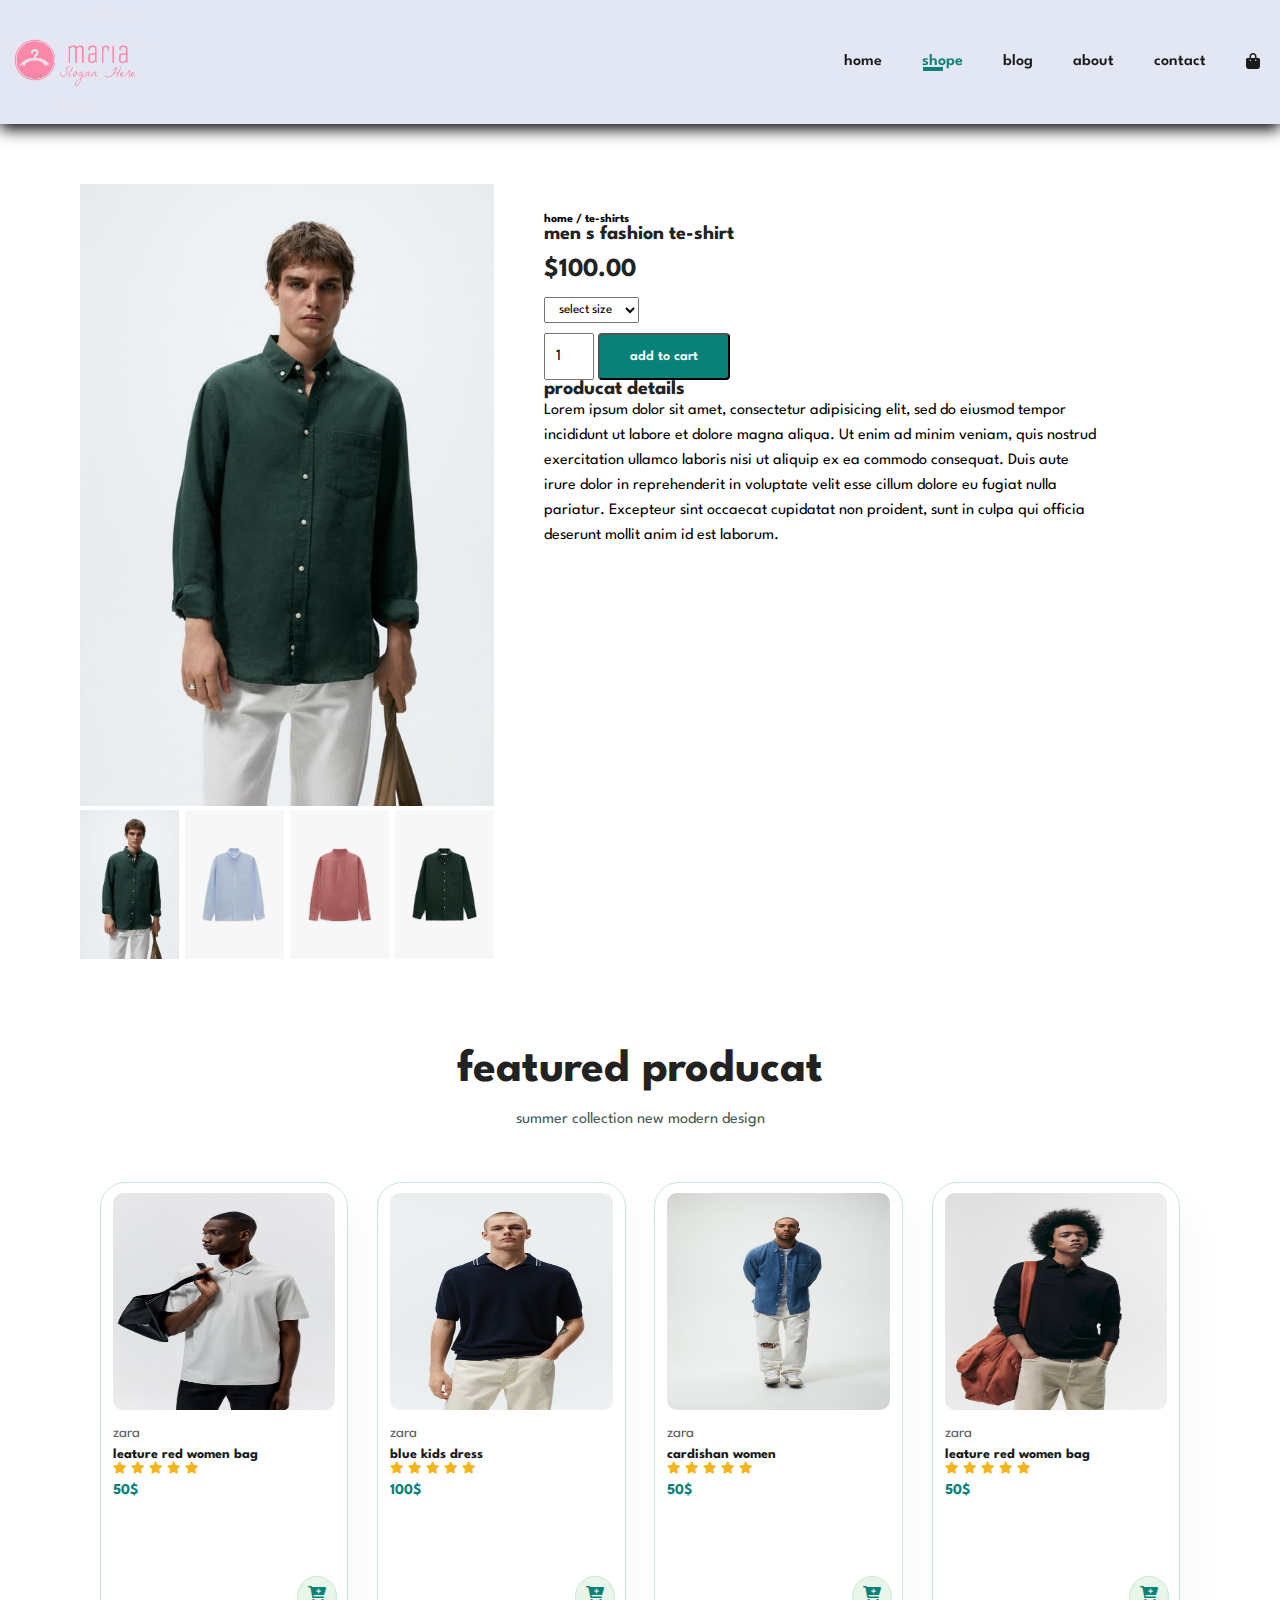
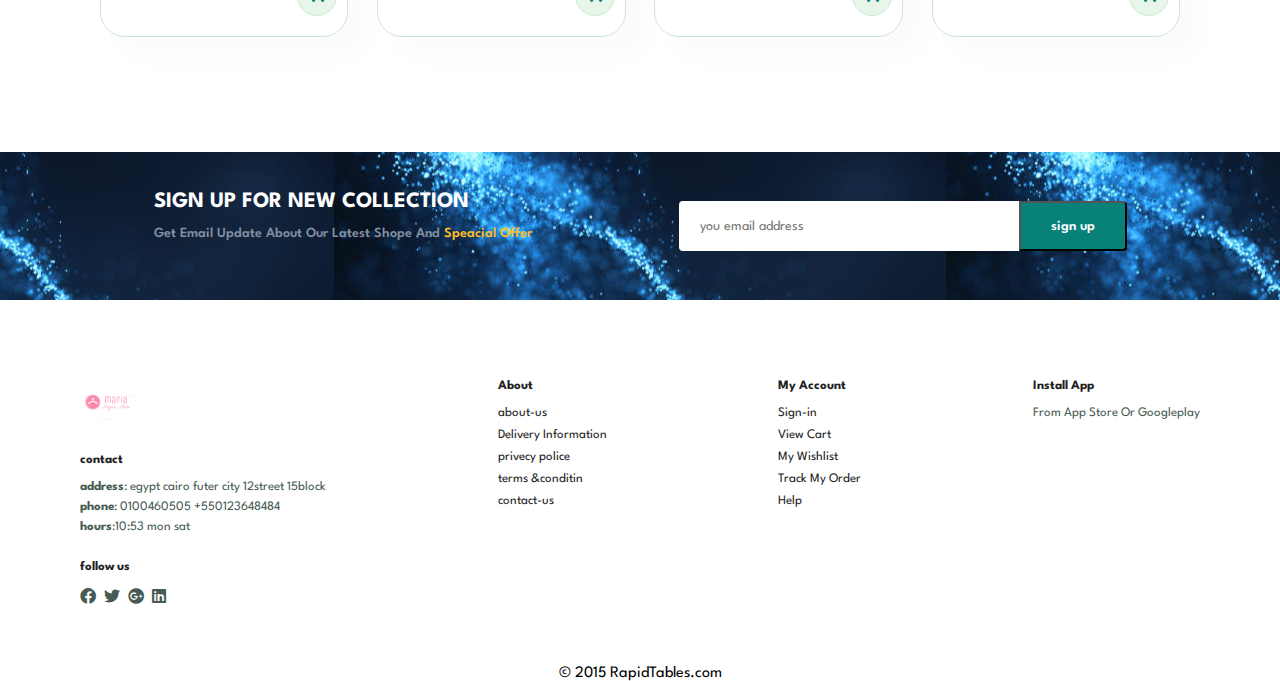
==== producat.html @ fb299227 "first commit" ====
<!DOCTYPE html>
<html lang ="en">
<head>
<meta charset ="UTF-8">
<meta name="viewport" content="width=device-width, initial-scale=1.0">
  <meta http-equiv="X-UA-Compatible" content="IE=edge">
<title>maria shope </title>
<link rel="stylesheet" href="style.css">

<link rel="stylesheet" href="font/all.css">

</head>
<body>
<!--start section navbar-->
<section id="header" class="head">

<div class="icone" id="icon"> 
<a href="#"><img src="img/logo1.png" width="150px"  class="logoo"></a>
<div class="bar-icone">
     <i id="shopping" class="fa-solid fa-bag-shopping"></i>
	       <button class="nav-toggle">
              <i  class="fas fa-bars"></i>
            </button>
   </div>
  </div>
<div class="exp1">
	<div class="exp">
		
		<ul id="navbar" class="navba">
			<li><a href="index.html">home</a></li>
		    <li><a class="active"  href="shop.html">shope</a></li>
			<li><a href="blog.html">blog</a></li>
			<li><a href="about.html">about</a></li>
			<li><a href="contact.html">contact</a></li>
			<li id="shopping-cart"><a href="#"><i class="fa-solid fa-bag-shopping"></i></a></li>
		</ul>
</div>
</div>
 <div id="cart" class="cart">
          <!-- cart item -->
          <div class="cart-item d-flex justify-content-between text-capitalize my-3">
            <img src="img-cart/men/men4.jpg" class="img-fluid rounded-circle" id="item-img" alt="">
            <div class="item-text">

              <p id="cart-item-title" class="font-weight-bold mb-0"> item name</p>
            <!--   <span>price:</span>
              <span id="cart-item-price" class="cart-item-price" class="mb-0">10.99</span>
              <span>size:</span>
               <span id="cart-item-size" class="cart-item-price" class="mb-0">m</span> -->
            </div>
           <!--  <a href="#" id='cart-item-remove' class="cart-item-remove">
              <i class="fas fa-trash"></i>
            </a> -->
          </div>
          <!--end of  cart item -->
          <!-- cart item -->
     <!--      <div class="cart-item d-flex justify-content-between text-capitalize my-3">
            <img src="img-cart/men/men5.jpg" class="img-fluid rounded-circle" id="item-img" alt="">
            <div class="cart-item-text">

              <p id="cart-item-title" class="font-weight-bold mb-0">cart item</p>
              <span>price:</span>
              <span id="cart-item-price" class="cart-item-price" class="mb-0">10.99</span>
               <span>size:</span>
               <span id="cart-item-size" class="cart-item-price" class="mb-0">m</span>
            </div>
            <a href="#" id='cart-item-remove' class="cart-item-remove">
              <i class="fas fa-trash"></i>
            </a>
          </div> -->
          <!--end of  cart item -->
          <!-- cart total -->
          <div class="cart-total-container d-flex justify-content-around text-capitalize mt-5">
            <h5>total</h5>
            <h5> $ <strong id="cart-total" class="font-weight-bold">10.00</strong> </h5>
          </div>
          <!--end cart total -->
          <!-- cart buttons -->
          <div class="cart-buttons-container mt-3 d-flex justify-content-between">
            <a href="#" id="clear-cart" class="btn btn-outline-secondary btn-black text-uppercase">clear cart</a>
            <a href="#" class="btn btn-outline-secondary text-uppercase btn-pink">checkout</a>
          </div>
          <!--end of  cart buttons -->
          <!--  -->
        </div>
      </div>
    </div>
</section>
<section id="proucatdata" class="section-p1">
	<div class="single-pro-img">
		<img src="img/men/men4.jpg" width="100%" id="mainImg" alt="te-shirt">
		<div class="small-img-group">
			<div class="small-img-col">
				<img src="img/men/men4.jpg" width="100%" class="smallImg">
			</div>

			<div class="small-img-col">
				<img src="img/men/men2.jpg" width="100%" class="smallImg">
			</div>
			<div class="small-img-col">
				<img src="img/men/men3.jpg" width="100%" class="smallImg">
			</div>
			<div class="small-img-col">
				<img src="img/men/men1.jpg" width="100%" class="smallImg">
			</div>

		</div>
	</div>
	<div class="single-pro-details">
		<h6>home  / te-shirts</h6>
		<h4> men s fashion te-shirt</h4>
		<h2 class="price">$100.00</h2>
		<select id="size">
			<option >select size</option>
			<option value="Medieum">m</option>
      <option value="larg">l</option>
      <option value="Xlarg">xl</option>
			<option value="		xxlarg">xxl</option>
		</select>
	   <input type="number" id="number" value="1">
	   <button class="normal">add to cart</button>
	   <h4>producat details</h4>
	   <span class="text">
	   	Lorem ipsum dolor sit amet, consectetur adipisicing elit, sed do eiusmod
  tempor incididunt ut labore et dolore magna aliqua. Ut enim ad minim veniam,
  quis nostrud exercitation ullamco laboris nisi ut aliquip ex ea commodo
  consequat. Duis aute irure dolor in reprehenderit in voluptate velit esse
  cillum dolore eu fugiat nulla pariatur. Excepteur sint occaecat cupidatat non
   proident, sunt in culpa qui officia deserunt mollit anim id est laborum.
	  </span>
	</div>
</section>
<section id="producat1" class="section-p1">
	<h2>featured producat</h2>
	<p>summer collection new modern design</p>
	<div class="pro-container " >

				<div class="pro">
			<img src="img/men/te1.jpg" >
			<div class="des">
				<span>zara</span>
				<h5>leature red women bag</h5>
				<div class="star">
					<i class="fas fa-star"></i>
					<i class="fas fa-star"></i>
					<i class="fas fa-star"></i>
					<i class="fas fa-star"></i>
					<i class="fas fa-star"></i>
				</div>
				<h4 class="price">50$</h4>
			</div>
			<a href="#" class="cart-shopping" > <i  class="fa-solid fa-cart-plus"></i></a>
		</div>
	
			<div class="pro">
			<img src="img/men/te2.jpg">
			<div class="des">
				<span>zara</span>
				<h5> blue kids dress </h5>
				<div class="star">
					<i class="fas fa-star"></i>
					<i class="fas fa-star"></i>
					<i class="fas fa-star"></i>
					<i class="fas fa-star"></i>
					<i class="fas fa-star"></i>
				</div>
				<h4>100$</h4>
			</div>
			<a href="#" class="cart-shopping"> <i class="fa-solid fa-cart-plus"></i></a>
		</div>
		<div class="pro">
			<img src="img/men/men6.jpg">
			<div class="des">
				<span>zara</span>
				<h5> cardishan women </h5>
				<div class="star">
					<i class="fas fa-star"></i>
					<i class="fas fa-star"></i>
					<i class="fas fa-star"></i>
					<i class="fas fa-star"></i>
					<i class="fas fa-star"></i>
				</div>
				<h4>50$</h4>
			</div>
			<a href="#" class="cart-shopping"> <i class="fa-solid fa-cart-plus"></i></a>
		</div>

		<div class="pro">
			<img src="img/men/shirt1.jpg">
			<div class="des">
				<span>zara</span>
				<h5>leature red women bag</h5>
				<div class="star">
					<i class="fas fa-star"></i>
					<i class="fas fa-star"></i>
					<i class="fas fa-star"></i>
					<i class="fas fa-star"></i>
					<i class="fas fa-star"></i>
				</div>
				<h4>50$</h4>
			</div>
			<a href="#" class="cart-shopping"> <i class="fa-solid fa-cart-plus"></i></a>
		</div>

	

	</div>
</section>
	<section id="newsletter" class="section-p1 section-m1">
		<div class="newstet">
			<h4>sign up for new collection </h4>
			<p>get email update about our latest  shope and <span>speacial offer</span></p>
		</div>
		<div class="form">
			<input type="text" placeholder="you email address">
			<button class="normal">sign up</button>

		</div>
	</section>

<footer class="section-p1">
	<div class="col">
		<img src="img/logo1.png" width="55px"  class="logo">
		<h4>contact</h4>
		<p><strong>address</strong>: egypt cairo futer city 12street 15block</p>
		<p><strong>phone</strong>: 0100460505 +550123648484</p>
		<p><strong>hours</strong>:10:53 mon sat</p>
		<div class="follow">
			<h4>follow us </h4>
			<div class="icone2">
				
				<i class="fa-brands fa-facebook"></i>
				<i class="fa-brands fa-twitter"></i>
				<i class="fa-brands fa-google-plus"></i>
				<i class="fa-brands fa-linkedin"></i>
			</div>
		</div>
	</div>
	<div class="col">
		<h4>About</h4>
		<a href="#">about-us</a>
		<a href="#">Delivery  Information</a>
		<a href="#">privecy police</a>
		<a href="#">terms  &conditin</a>
		<a href="#">contact-us</a>
	</div>
		<div class="col">
		<h4>My Account</h4>
		<a href="#">Sign-in</a>
		<a href="#">View Cart</a>
		<a href="#">My Wishlist</a>
		<a href="#">Track My Order</a>
		<a href="#">Help</a>
	</div>
	<div class="instal-app">
		<h4>Install App</h4>
		<p>From App Store Or Googleplay</p>
</footer>
	<div class="copyrigt">© 2015 RapidTables.com</div>

<script >
const MainImg = document.getElementById('mainImg');
const SmallImg = document.getElementsByClassName('smallImg');
//const SmallImg = document.getElementsByClassName('smallImg');

//get the start of image with index0 =array then get src of main img and replace smallimg
// face brop;em in this code i want to be more dynamic 
// for(i=0; i<=SmallImg.length ; i++){
// 	SmallImg[0].onclick=function() {
// 	MainImg.src=SmallImg[0].src;
// }
// }
SmallImg[0].onclick= function() {
	MainImg.src=SmallImg[0].src;
}
SmallImg[1].onclick= function() {
	MainImg.src=SmallImg[1].src;
}
SmallImg[2].onclick= function() {
	MainImg.src=SmallImg[2].src;
}
SmallImg[3].onclick= function() {
	MainImg.src=SmallImg[3].src;
}
const navToggle = document.querySelector(".nav-toggle");
const linksContainer = document.querySelector(".exp");
const links = document.querySelector(".navbar");
navToggle.addEventListener("click",function () {
	linksContainer.classList.toggle("show-exp");
	// body...
});
// display shopping cart
(function (){

	const mediaShopping= document.getElementById('shopping');
	const cartShopping= document.getElementById('shopping-cart');
	const cart = document.getElementById("cart");
	cartShopping.addEventListener("click" , function() {
		cart.classList.toggle('show-cart');

	});
		mediaShopping.addEventListener("click" , function() {
		cart.classList.toggle('show-cart');

	});
})();
//////////////////////////////////////////////////////
(function(){

    const cartBtn = document.querySelectorAll(".normal");
    cartBtn.forEach(function (btn) {
    	btn.addEventListener("click" ,function(event){
    		if(event.target.classList.contains("normal")){
    			// display element 
        let img =document.getElementById('mainImg').src;
        // console.log(img)
        let imgPos=img.indexOf("img") +3;
        let finallImg=img.slice(imgPos)
        //console.log(finallImg);
    		let producatName = event.target.parentElement.children[1].textContent;
    		let price = event.target.parentElement.children[2].textContent;
    		let finalPrice = price.slice(1).trim();
    		//console.log(finalPrice *2);
    		num = document.querySelector('#number');
       	let	outNumber=num.value;
    		let newPrice = outNumber *finalPrice;
    				//display size of seleet 
        selectElement = document.querySelector('#size');
        output = selectElement.value;
//condition if user fire button without choosing size dont sent data 


        if(output=="select size"){
        	alert("pleas choose your size");
        }else{
    const item = {}
         item.image = `img-cart${finallImg}`;
         console.log(item.image);
         item.producat = producatName;
         item.price =newPrice;
         item.size = output;
         item.amount = outNumber;
    console.log(item);
    const cartItem =document.createElement("div");
    cartItem.classList.add('cart-item' );
    cartItem.innerHTML =` 
       <img src="${item.image}" class="img-fluid rounded-circle" id="item-img" alt="">
            <div class="item-text">

              <p id="cart-item-title" class="font-weight-bold mb-0">${item.producat}</p>
              <span id="font">price:</span>
              <span id="cart-item-price" class="cart-item-price" class="mb-0">${item.price} $</span>
              <span id="font">size:</span>
               <span id="cart-item-size" class="cart-item-price" class="mb-0"> ${item.size}  </span>
               <span id="font">amount:</span>
               <span id="cart-item-size" class="cart-item-price" class="mb-0">${item.amount}</span>
            </div>
            <a href="#" id='cart-item-remove' class="cart-item-remove">
              <i class="fas fa-trash"></i>
            </a>
          </div>`;
            const cart = document.getElementById('cart');
          const total = document.querySelector('.cart-total-container')
            // console.log(total);
          cart.insertBefore(cartItem,total);
           alert("item added to cart");

        }
    			
    		}
    	});
    	// body...
    });
})();
( function(){

	const shoppinCart =document.querySelectorAll('.cart-shopping');
	shoppinCart.forEach(function(btn){
		btn.addEventListener("click" , function(event) {
			if(event.target.parentElement.classList.contains("cart-shopping")){
				const img = event.target.parentElement.parentElement.children[0].src;
				let imgPos =img.indexOf("img") + 3;
				let finallImg = img.slice(imgPos);
				//name
				let name = event.target.parentElement.previousElementSibling.children[1].textContent;
				let price = event.target.parentElement.previousElementSibling.children[3].textContent;
				const item ={}

			item.img = `img-cart${finallImg}`;
			item.producat = name;
       item.price=price;
				console.log(item);
				//display 
			const cartItem =document.createElement("div");
    cartItem.classList.add('cart-item' );
    cartItem.innerHTML =` 
       <img src="${item.img}" class="img-fluid rounded-circle" id="item-img" alt="">
            <div class="item-text">
               
              <p id="cart-item-title" class="font-weight-bold mb-0">${item.producat}</p>
              <span id="font">price:</span>
              <span id="cart-item-price" class="cart-item-price" class="mb-0">${item.price}</span>
              
               
            </div>
            <a href="#" id='cart-item-remove' class="cart-item-remove">
              <i class="fas fa-trash"></i>
            </a>
          </div>`;
            const cart = document.getElementById('cart');
          const total = document.querySelector('.cart-total-container')
            // console.log(total);
          cart.insertBefore(cartItem,total);
           alert("item added to cart");

			}

			
		})
	});
})();

</script>

</body>


</html>
---- style.css ----
@import url('https://fonts.googleapis.com/css?family=Spartan: wght@100;200;300;400;500;600;700;80;900&display=swap');
*{
	margin: 0;
	padding: 0;
	box-sizing: border-box;
	font-family:'spartan' ,sans-serif;
}
h1{
	font-size: 50px;
	line-height: 64px;
	color: #222;
}

h2{
	font-size: 46px;
	line-height: 54px;
	color: #222;
}
h4{
	font-size: 20px;
	color: #222;
}
h6{
	font-weight: 700px;
	font-size: 12px;
}
p{
	font-size: 16px;
	color: #465b52;
	margin: 15px 0 20px 0;

}
.section-p1 {
	padding: 40px 80px;
}
.section-m1 {
	margin: 40px 0;
}
button.normal{
	font-size: 14px;
	font-weight: 600;
	padding: 15px 30px;
	color: #000;
	background-color: white;
	border-radius: 4px;
	cursor: pointer;
	outline: none;
	transition: 0.3 ease;

}
body{
	width: 100%;
}

#header{
	    position: relative;
    top: 0;
    left: 0;
    z-index: 999;
}
#header  .icone{
	  background: #e3e6f3;
	  display: flex;
    /*position: relative;*/
    justify-content: space-between;
    position: sticky;
	   top: 0;
     left: 0;
    align-items: center;

}
#header  .icone .nav-toggle{
	font-size: 1.5rem;
    color: black;
    background: transparent;
    border-color: transparent;
    transition: 0.3s ease;
    cursor: pointer;
}
#header .exp1{background: #e3e6f3;}
#header .exp1 .exp{
	height: 0;
  overflow: hidden;
  transition: 0.3s ease;

}
.logoo{height: "70px";}

.show-exp{
	height: 200px;
	display: inline;
}
 #navbar li{
	list-style-type: none;
}


@media screen and (max-width: 800px){
	#navbar li a {
	 color: black;
  font-size: 1rem;
  text-transform: capitalize;
  display: block;
  transition:all 0.3s linear;
  font-weight: bold;
  padding: 1rem 1rem;
  text-decoration: none;
  border: 1px solid #f3eceb;
}
#header .icone{
	display: flex;
}
#navbar li a:hover{
	color: #f3eceb;
  transition-delay: 0.2s ;
  transition-duration: 0.3s;
	padding-left: 1.5rem;
  background-color:  #fc4653;
}
#header .icone .bar-icone .nav-toggle{padding: 1rem;}
#header .icone .bar-icone i{font-size: 1.5rem;}
}

@media screen and (min-width: 800px){

	#header{
	display: flex;
	align-items: center;
	justify-content: space-between;
	background: #e3e6f3;
	box-shadow: 0 5px 15px rgba(0, 0, 0.06);
	z-index: 999;
	position: relative;
	top: 0;
     left: 0;
}
#header .icone {

}
	#header .exp1 .exp{
	height: 0;
  overflow: hidden;
  transition: all 0.3s linear;

}
	#header #navbar{
	display: flex;
	justify-content: center;
	align-items: center;
}
#header .exp{
	 
    height: auto !important;
  
}
#header .icone .bar-icone{
	display: none;
}

	#header #navbar li{
	list-style-type: none;
	padding: 0 20px;
	position: relative;
}
 	#header #navbar li a {
	text-decoration: none;
	font-size: 16px;
	font-weight: 600;
	color: #1a1a1a;
	transition: 0.3s ease;
	
}
	#header #navbar li a:hover{
	color: #088178;

}

	#header #navbar li a:hover,
	#header #navbar li a.active{
	color:#088178;
}

#header #navbar li a.active::after,
#header #navbar li a:hover::after{
	content: "";
	width: 25%;
	height: 5px;
	background: #088178;
	position: absolute;
	left: 21px;
	bottom: -3px;
}
}
/*#navbar li{
	list-style-type: none;
	padding: 0 20px;
	position: relative;
}
#navbar li a {
	text-decoration: none;
	font-size: 16px;
	font-weight: 600;
	color: #1a1a1a;
	transition: 0.3s ease;
}
#navbar li a:hover{
	color: #088178;
}

#navbar li a:hover,
#navbar li a.active{
	color: #088178;
}

#header #navbar li a.active::after,
#header #navbar li a:hover::after{
	content: "";
	width: 30%;
	height: 2px;
	background: #088178;
	position: absolute;
	left: 20px;
	bottom: -4px;
}*/
#hero{
	background-image: url("img/hero5.jpg");
	background-size: cover;
	background-repeat: no-repeat;
	background-position: top 25% right 0;
	width: 100%;
	height: 90vh;
	padding: 0 50px;
	display: flex;
	flex-direction: column;
	justify-content: center;
	align-items: flex-start;
}


#hero h4{
	padding-bottom: 15px;
}

#hero h1{
color: #088178;
}
#hero button{
	background-image: url("img/button.jpg");
	background-color: transparent;
	color:#088178;
	border: 0;
	padding: 7px;
	font-size: 15px;
	font-weight: 600;
}
@media screen and (max-width: 800px){
#hero{

    background-position: top 30% right 40%;
  
    height: 70vh;
    padding: 0 80px;
}
	}
#feature {
	display: flex;
	justify-content: space-between;
	align-items: center;
	flex-wrap: wrap;
}

#feature .fe-box{
	width: 180px;
	text-align: center;
    padding: 25px 15px;
    margin: 15px 0px;
    box-shadow: 20px 20px 34px rgba(0, 0, 0, 0.06);
    border: 1px solid #cce7d0;
    border-radius: 4px;
}
#feature .fe-box:hover{
	    box-shadow: 10px 10px 54px rgba(70, 62, 221, 0.1);

}

 .cart {
    position: absolute;
    min-height: 10rem;
    background: var(--mainWhite);
    top: 100px;
    right: 0;
    transition: all 0.3s ease-in-out;
    background: rgba(255, 255, 255, 0.5);
    width: 0;
    overflow: hidden;
  }
  #header .cart {
    position: absolute;
    min-height: 10rem;
    /*background: #cce7d0;*/
    top: 125px;
    right: 0;
    transition: all 0.3s ease-in-out;
    background: rgb(227 230 243);
    width: -1;
    overflow: hidden;
    display: flex;
    flex-direction: column;
    align-items: center;
  }
  .show-cart {
    /*width: 18rem;*/
    width: -webkit-fill-available;
    padding: 2rem 1.5rem;
    transform: rotateY(-360deg);
}
.cart #font{font-weight: 700;}
.cart .cart-item {
	display: flex;
    justify-content: center;
    align-items: baseline;
    transition: all 2s ease-in-out;
}
.cart .cart-item img{
	width: 50px;
	height: 50px;
	transform: translate(0% ,50%);
}
.cart .item-text,
.cart .cart-item .cart-item-text
{
	padding: 20px;
}
.cart .item-text span,
.cart .cart-item .item-text .cart-item-price{padding: 5px;}
.cart .item-text span,
.cart .cart-item .cart-item-text span{font-size: 18px;}
.cart .item-text p ,
.cart .cart-item .cart-item-text p
{
	    font-size: 20px;
    font-weight: 700;
}
.cart .cart-total-container{
	 display: flex;
    justify-content: space-around;
  }
.cart .cart-total-container h5{padding: 12px;text-transform: capitalize; font-size: 17px;}
.rounded-circle {
    border-radius: 50%!important;
}
.cart .cart-buttons-container{padding: 20px;}
.cart .cart-buttons-container a{
	    text-decoration: none;
    border: 1px solid black;
    padding: 5px;
    text-transform: uppercase;
    font-size: 12px;
    font-weight:700;
    color: black;
}
#cart-item-price {
    font-size: 0.8rem;
}
.cart-item-remove {
    color: var(--mainPink);
    transition: all 1s ease-in-out;
}

@media screen and (max-width: 800px){
	#header .cart {
    display: flex;
    flex-direction: column;
    align-items: center;

}

	.show-cart {
		width: -webkit-fill-available;
}
.cart .cart-buttons-container {
    padding: 20px;
    display: flex;
    justify-content: center;
}

	.section-p1{ padding: 40px 40px;}
	#feature { justify-content: center;}
#feature .fe-box{ margin: 15px 15px;}
}
#feature .fe-box h6{
	padding: 9px 8px 6px 8px;
	color: #088178;
	background-color: #fddde4;
	line-height: 1;
	border-radius: 4px;
	display: inline-block;
}
#feature .fe-box:nth-child(2) h6{
	background-color: #cdebbc;
}
#feature .fe-box:nth-child(3) h6{
	background-color: #d1e8f2;
}
#feature .fe-box:nth-child(4) h6{
	background-color: #cdd4f8;
}
#feature .fe-box:nth-child(5) h6{
	background-color: #f6dbf6;
}
#feature .fe-box img{
	width: 100%;
	margin-bottom: 10px;
}
#producat1{
	text-align: center;

}
#producat1 .pro-container{
	display: flex;
	flex-wrap: wrap;
	justify-content: space-between;
	padding: 20px;
}

#producat1 .pro{
	width: 23%;
	min-width: 230px;
	padding: 10px 12px;
	border: 1px solid #cce7d0;
	border-radius: 25px;
	cursor: pointer;
	box-shadow: 20px 20px 30px rgba(0, 0, 0, 0.02);
	margin: 15px 0;
	transition: 0.3s ease;
	position: relative;
}


#producat1 .pro:hover{
box-shadow: 20px 20px 30px rgba(0, 0, 0, 0.06);
margin-top: 5px;
}
#producat1 .pro img{
	width: 100%;
	border-radius: 10px;
	height: 50%;
}

#producat1 .pro .des{
	text-align: start;
	padding: 12px 0;
}
#producat1 .pro .des span{
	color: #606063;
	font-size: 15px;
}

#producat1 .pro .des h5{
	padding-top: 7px;
	color: #1a1a1a;
	font-size: 14px;
}

#producat1 .pro .des i{
	font-size: 12px;
	color: rgba(243, 181, 25);
}
#producat1 .pro .des h4{
	padding-top: 7px;
	font-size:15px ;
	font-weight: 700;
	color: #088178;
}
#producat1 .pro a{
	width: 40px;
	line-height: 40px;
	height: 40px;
	border-radius: 50px;
	background-color: #e8f6ea;
	font-weight: 500;
	color: #088178;
	border: 1px solid #cce7d0;
	position: absolute;
	bottom: 20px;
	right: 10px;
}

#producat1 .pro a:hover{
background-color: lightblue;
}
@media screen and (max-width: 800px){
#producat1 .pro-container{
	justify-content: center;
}	
#producat1 .pro{
margin: 15px;
}	
}
#banner{
	    display: flex;
    align-items: center;
    justify-content: center;
    text-align: center;
    flex-direction: column;
    background-image: url("img/patrn1.jpg");
    background-size: cover;
    width: 100%;
    background-position: center;
    height: 50vh;
}
#banner h4{
	color: white;
	font-size: 16px;
}
#banner h2{
	color: white;
	font-size: 30px;
	padding: 10px 0;
}
#banner h2 span {
	color: #9b8c33;
	}
	#banner button:hover{
		background-color:#e4df4a ;
	}

#grid{
  margin: 10px 15px;
  display: grid;
  grid-template-columns: 10% 15% 15% 15% 15% 15%;
  gap: 25px;
  
}
#grid > div{
	margin: 20px 10px;
	flex-direction: column;
    display: flex;
	justify-content: center;
    align-items: flex-start;
	height: 50vh;
    padding: 20px 10px;
    color: #fff;
    font-weight: 100;
    font-size: 15px;
    /*border-radius: 15px;*/
}
#grid h4{	
	    font-weight: 100;
    color: #fff;
}
#grid h2{	
	 font-weight: 900;
    color: #fff;
    font-size: 15px;
} 
.item1{
	grid-column-start: 1;
	grid-column-end: 4;
    background-image: url("img/feature/ban2.jpg");
    background-size: cover;
	}
.item2{    grid-column-start: 4;
	       grid-column-end: 7;
		  background-image: url("img/feature/ban.jpg");
		  background-size: cover;
		  background-position: top;

	}
	.item3{
		  background-image: url("img/feature/ban4.jpg");
		  background-size: cover;
          /*grid-column: 2/1;*/
          grid-column-start: 1;
          grid-column-end: 3;
	}
	.item4{
		  grid-column-start: 3;
          grid-column-end: 5;
		  background-image: url("img/feature/ban5.jpg");
		  background-size: cover;
	}
	.item5{
		  background-image: url("img/hero.jpg");
		  background-size: cover;
		  grid-column-start: 5;
         grid-column-end: 7;
	}
	#grid button{
		background: transparent;
    border: 1px solid #e3e5e9;
    box-shadow: 0px 0px 2px 0 #f2f5fa;
    color: #fff;
    text-transform: capitalize;
    padding: 7px;
    margin: 10px 0;

	}
	#grid button:hover{
		background-color:lightblue ;
	}
	@media screen and (max-width: 800px){
		#grid{
			display: flex;
			flex-direction: column;
			flex-wrap: wrap;
			justify-content: center;
			align-items:;
		}
		#grid div{
			margin: 5px 25px;
			background-position: center;
		}

	}
	#newsletter{
		    flex-wrap: wrap;
    display: flex;
    justify-content: space-around;
    align-items: center;
    background-image: url("img/paner5.jpg");
    background-position: center;

	}
	#newsletter h4{
		font-size: 22px;
		font-weight: 700;
		color: #fff;
		text-transform: uppercase;
	}
		#newsletter p{
		font-size: 14px;
		font-weight: 600;
		color: #818ea0;
		text-transform: capitalize;
	}
	#newsletter p span{
		color: #ffbd27;
	}

	#newsletter  input{
		height: 3.125rem;
		padding: 0 1.25rem;
		font-size: 14px;
		width: 100%;
		border: 1px solid transparent;
		border-radius: 4px;
		outline: none;
		border-top-right-radius: 0;
		border-bottom-right-radius: 0;
	}
	#newsletter  .form{
		display: flex;
		width: 40%;
	}
#newsletter button{
	border-top-left-radius: 0;
		border-bottom-left-radius: 0;
	background-color: #088178;
	color: #fff;
	white-space: nowrap;
} 
@media screen and (max-width: 800px){
#newsletter .form{
width: 70%;
	}
}
footer{
	display: flex;
	justify-content: space-between;
	flex-wrap: wrap;
}
footer .col{
	display: flex;
align-items: flex-start;
	flex-direction: column;
	margin-bottom: 20px;
}
footer .logo{
	margin-bottom: 30px;
}
footer h4{
	font-size: 13px;
	margin-bottom: 15px;
}
footer p{
	font-size: 13px ;
	margin: 0 0 8px 0;
}
footer a{
	font-size: 13px ;
	margin-bottom: 10px;
	text-decoration: none;
	color: #222;
}
footer .follow{
	margin-top: 20px;

}
footer .follow i{
	color: #465b52;
	padding-right: 4px;
	cursor: pointer;
}
footer a:hover{
		color: #088178;
}

footer .follow i:hover{
	color: #088178;
 font-size: 20px;
}
 .copyrigt{
	width: 100%;
	display: flex;
	justify-content: center;
}

#page-header{
	background-image: url("img/men/cool2.jpg");
	width: 100%;
	height: 40vh;
  background-size: cover;
  background-position: center;
  text-align: center;
  display: flex;
  flex-direction: column;
  justify-content: center;
  padding: 14px;
}
#page-header h2,
#page-header p{color: #fff;}
#pentegration{text-align: center;}
#pentegration a{
	text-decoration: none;
	color: #fff;
	background-color: #088178;
	padding: 15px 20px;
	font-weight: 600;
	border-radius: 4px;
}
#pentegration a i{font-size: 16px; font-weight: 600;}
#pentegration a:hover{background-color: #fff;  color: black; transition: 0.3s;}
#proucatdata{
	display: flex;
	margin-top: 20px;
}
#proucatdata .single-pro-img{width: 37%; margin-right: 50px;}
#proucatdata .small-img-group{
	display: flex;
	justify-content: space-between;
}
#proucatdata .small-img-group .small-img-col{
	flex-basis: 24%;
	cursor: pointer;
}
#proucatdata .single-pro-details{
	width: 50%;
	padding-top: 30px;
}
#proucatdata .single-pro-details h4{padding-top: 40px 0 20px 0;}
#proucatdata .single-pro-details h2{font-size: 26px;}
#proucatdata .single-pro-details select{
	display: block;
	padding: 5px 10px;
	margin-bottom: 10px;
}
#proucatdata .single-pro-details input{
	width: 50px;
	height: 47px;
	padding-left: 10px;
	font-size: 16px;
}
#proucatdata .single-pro-details input:focus{outline: none;}
#proucatdata .single-pro-details button{
	background-color: #088178;
	color: #fff;
}
#proucatdata .single-pro-details span{line-height: 25px;}
@media screen and (max-width: 477px) {
	#proucatdata{
	display: flex;
	flex-direction: column;
}
#proucatdata .single-pro-img{width: 100%; margin-right: 0px;}
#proucatdata .single-pro-details {width: 100%;}
#proucatdata .single-pro-details button{display: flex; margin-top: 4px;}
#proucatdata .single-pro-details input{width: 44px; height: 29px; margin-left: 0;}
}

.blog-header{	background-image: url("img/hero3.jpg");
	width: 100%;
	height: 40vh;
  background-size: cover;
  background-position: center;
  text-align: center;
  display: flex;
  flex-direction: column;
  justify-content: center;
  align-items: center;
  padding: 14px;
}
.blog-header h2,
.blog-header p{color: #fff; display: flex;}
/*start blog*/
#blog{
	padding: 150px 150px 0 150px;
}
#blog .blog-box{
	display: flex;
	align-items: center;
	width: 100%;
	position: relative;
	padding-bottom: 90px;
}
#blog .blog-img{
  width: 50%;
  margin-right: 40px;
}
#blog .blog-img img{
	width: 100%;
	height: 300px;
	object-fit: cover;
}
#blog .blog-details{
	width: 50%;
}
#blog .blog-details a {
	  text-decoration: none;
    color: #000;
    font-size: 15px;
    font-weight: 700;
    position: relative;
    transition: 0.3s;
}
#blog .blog-details a::after{
	content: "";
	position: absolute;
	width: 50px;
	height: 1px;
  background-color: #000;
  top: 4px;
  right: -60px;
}
#blog .blog-details a:hover{color:#088178;}
#blog .blog-details a:hover::after{background-color:#088178;}
#blog .blog-box h1{
	position: absolute;
	top: -40px;
	left: 0;
	font-size: 70px;
	font-weight: 700;
	color: #c9cbce;
	z-index: -9;
}
@media screen and (max-width: 477px){
	#blog{padding: 100px 20px 0 20px;}
	#blog .blog-box{
	display: flex;
	flex-direction: column;
	align-items: flex-start;
}
#blog .blog-img{
	width: 100%;
	margin-right: 0;
	margin-bottom: 30px;
}
#blog .blog-details{
	width: 100%;
}
}
#blog .blog-text{ height: 0; overflow: hidden; transition: 0.3s;}
.style{display: inline; height: 100%;}
/*start about*/
#page-header.about-header{background-image: url("img/feature/ban2.jpg");}
#about-head{ display: flex;align-items: center; }
#about-head img{width: 50%;height: auto;}
#about-head div{padding-left: 40px;}
#about-app{text-align: center;}
#about-app .video{margin-top: 30px; height: 100%; width: 70%; margin: 30px auto 0 auto;}
#about-app .video video{width: 100%; height: 100%;}
@media screen and (max-width: 477px){
	#about-head{ flex-direction: column; }
	#about-head img{width: 100%; margin-bottom: 20px;}
	#about-head div{padding-left: 0;}
 #about-app .video video{width: 100%;}
}
#contact-details{
	display: flex;
	align-items: center;
	justify-content: space-between;
}
#contact-details .details{
	width: 40%;
}
#form-details{
	display: flex;
	justify-content: space-between;
	margin: 30px;
	padding: 80px;
	border: 1px solid #e1e1e1;
}
#contact-details .details span,
#form-details form span{
   font-size: 12px;
}
#contact-details .details h2,
#form-details form h2{
	font-size: 26px;
    line-height: 35px;
    padding: 20px 0;
}
#contact-details .details h3{
	font-size: 16px;
   margin-bottom: 15px;
}
#contact-details .details li{
	list-style-type: none;
	display: flex;
	align-items: baseline;
	padding: 10px 0;
}
#contact-details .details li i{font-size: 14px; padding-right: 22px;}
#contact-details .details li p{margin: 0; font-size: 14px;}
#contact-details .map{width: 55%; height: 400px;}
#contact-details .map iframe{width: 100%; height: 100%;}7

#form-details form{
	display: flex;
	flex-direction: column;
	align-items: flex-start;
	/*width: 65%;*/
}

#form-details form input,
#form-details form textarea{
	width: 100%;
	 outline: none;
    padding: 10px 15px;
    margin-bottom: 20px;
    border: 1px solid #e1e1e1;
}
#form-details form button{
	background-color: #088178;
	color: #FFF;
	border: none;
}
#form-details .pepole div {
	display: flex;
	align-items: flex-start;
	padding-bottom: 25px;
}
#form-details .pepole div  img{
	width: 65px;
	height: 65px;
	border-radius: 55%;
	margin-right: 15px;
	object-fit: cover;
	
}
#form-details .pepole div p{
	margin: 0;
	font-size: 13p;
	line-height: 25px;
}
#form-details .pepole div span{
	font-size: 16px;
	display: block;
	font-weight: 600;
	color: #000;
}
#form-details .pepole{padding: 29px 34px;}
@media screen and (max-width: 799px){
	#form-details{padding: 40px; flex-direction: column;}
	#form-details .pepole{padding: 0}
	#form-details form{
		width: 50%;
	}
	#contact-details{flex-direction: column; }
	#form-details form{width: 100% ; margin-bottom: 30px;}
	#contact-details .details {
		margin-bottom: 10px;
    width: 100%;
}
#contact-details .map{width: 100%;}

}
@media screen and (max-width: 477px){
	#contact-details{
flex-direction: column;
}
	#contact-details .details{width: 100%; margin-bottom: 30px;}
		#contact-details .map{width: 100%;}
		#form-details{
		margin: 10px;
		padding: 30px 10p;
		flex-wrap: wrap;
		}
		#form-details form{width: 100% ; margin-bottom: 30px;}

}
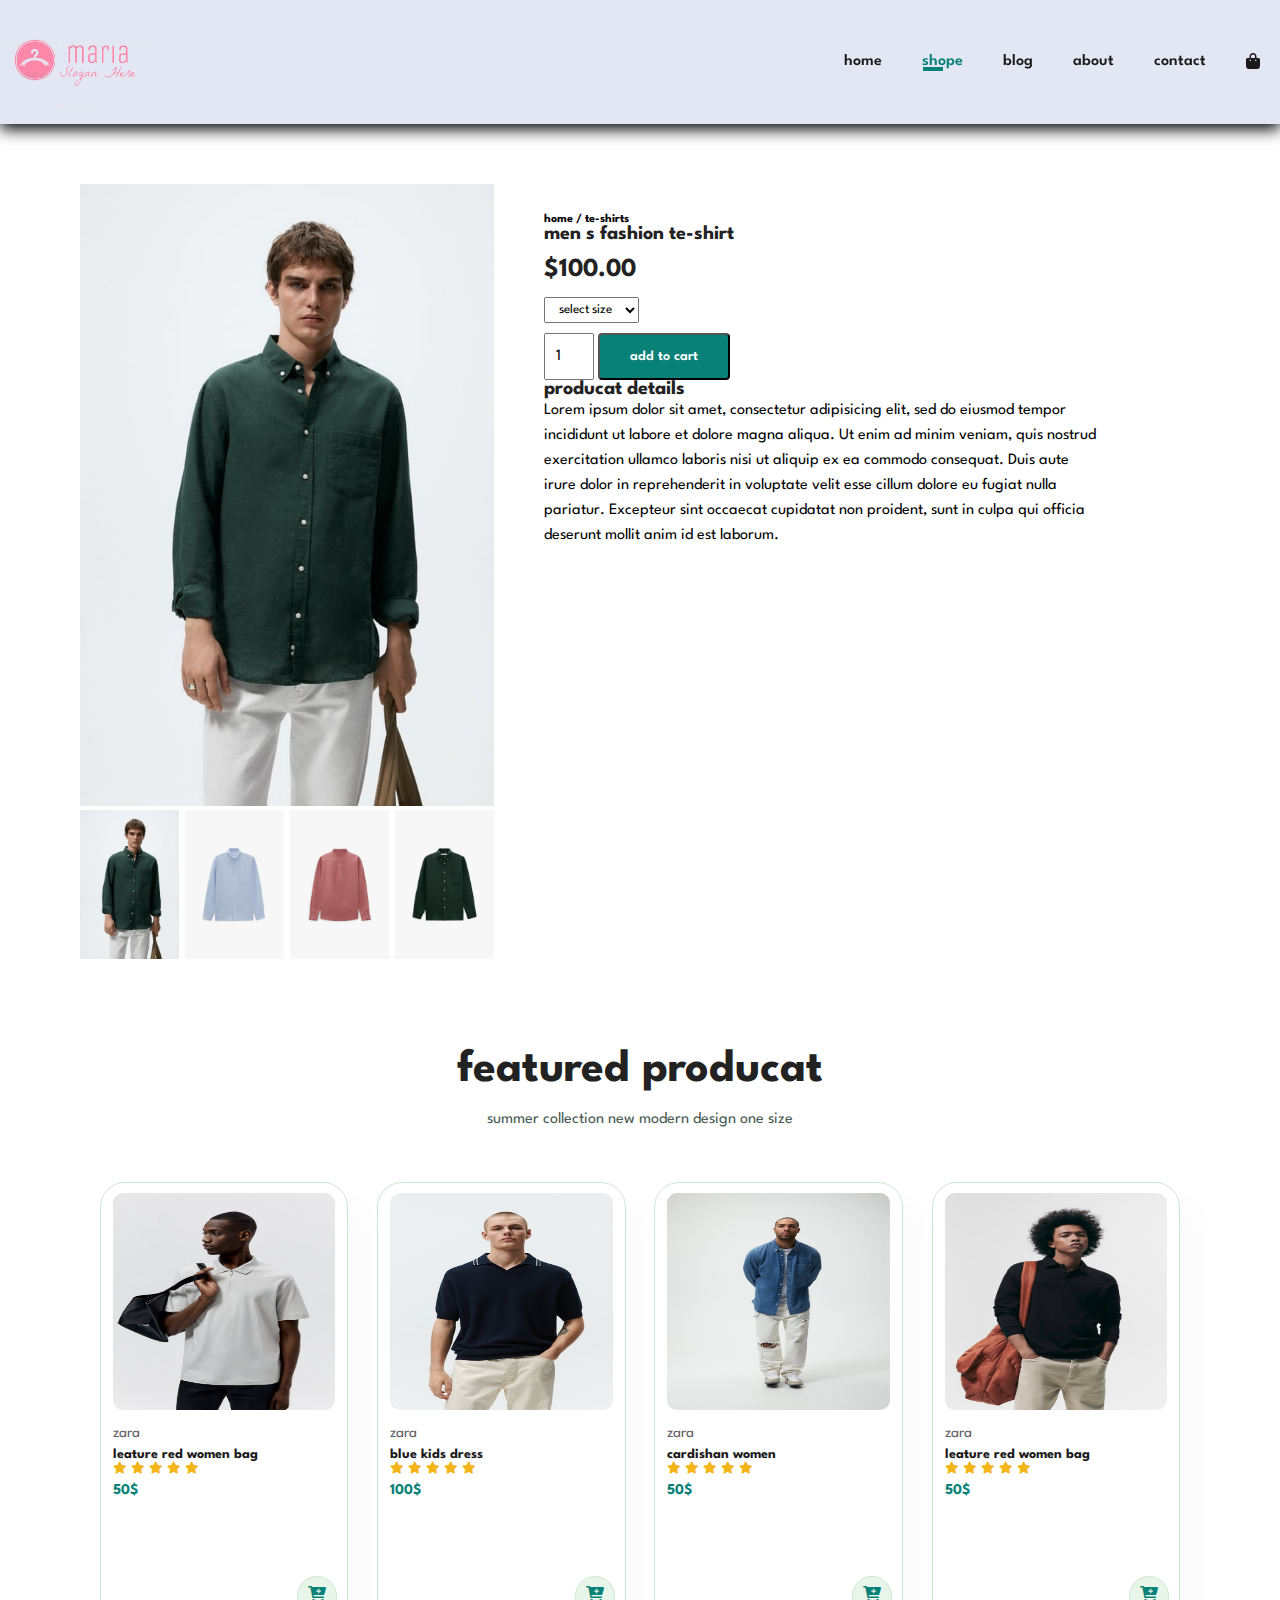
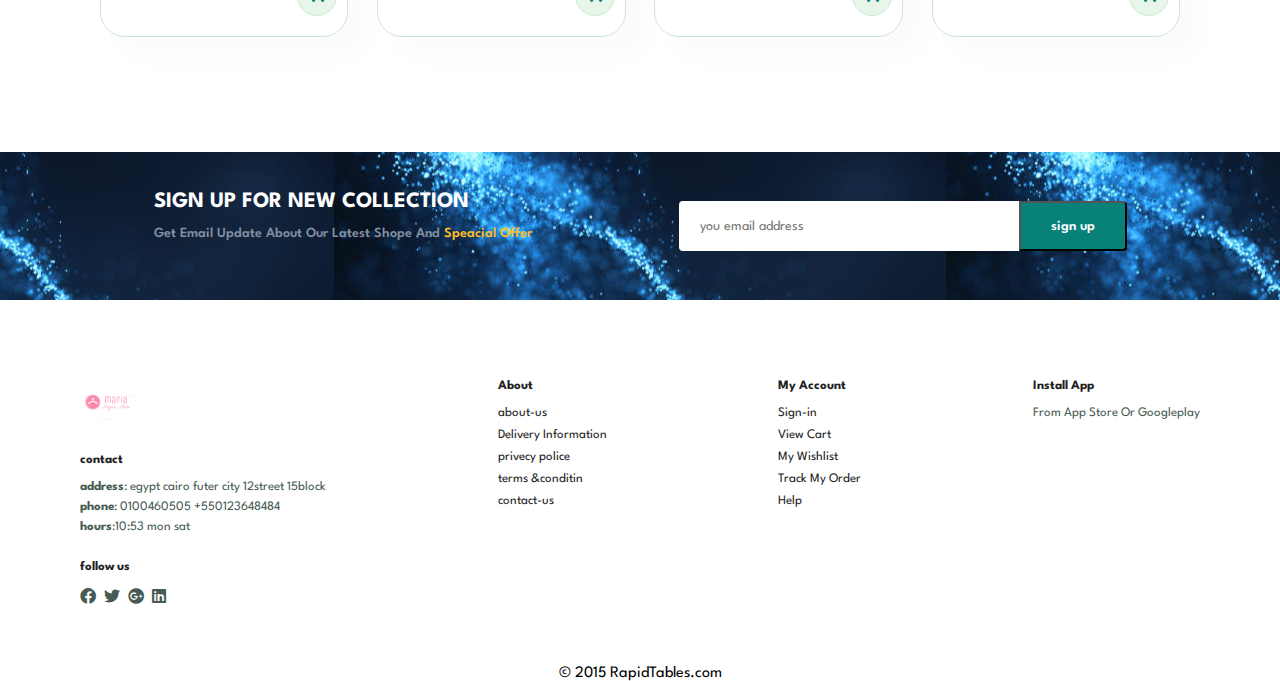
==== commit fa89e8a1: "seconed commit" ====
--- a/producat.html
+++ b/producat.html
@@ -1,428 +1,430 @@
-<!DOCTYPE html>
-<html lang ="en">
-<head>
-<meta charset ="UTF-8">
-<meta name="viewport" content="width=device-width, initial-scale=1.0">
-  <meta http-equiv="X-UA-Compatible" content="IE=edge">
-<title>maria shope </title>
-<link rel="stylesheet" href="style.css">
-
-<link rel="stylesheet" href="font/all.css">
-
-</head>
-<body>
-<!--start section navbar-->
-<section id="header" class="head">
-
-<div class="icone" id="icon"> 
-<a href="#"><img src="img/logo1.png" width="150px"  class="logoo"></a>
-<div class="bar-icone">
-     <i id="shopping" class="fa-solid fa-bag-shopping"></i>
-	       <button class="nav-toggle">
-              <i  class="fas fa-bars"></i>
-            </button>
-   </div>
-  </div>
-<div class="exp1">
-	<div class="exp">
-		
-		<ul id="navbar" class="navba">
-			<li><a href="index.html">home</a></li>
-		    <li><a class="active"  href="shop.html">shope</a></li>
-			<li><a href="blog.html">blog</a></li>
-			<li><a href="about.html">about</a></li>
-			<li><a href="contact.html">contact</a></li>
-			<li id="shopping-cart"><a href="#"><i class="fa-solid fa-bag-shopping"></i></a></li>
-		</ul>
-</div>
-</div>
- <div id="cart" class="cart">
-          <!-- cart item -->
-          <div class="cart-item d-flex justify-content-between text-capitalize my-3">
-            <img src="img-cart/men/men4.jpg" class="img-fluid rounded-circle" id="item-img" alt="">
-            <div class="item-text">
-
-              <p id="cart-item-title" class="font-weight-bold mb-0"> item name</p>
-            <!--   <span>price:</span>
-              <span id="cart-item-price" class="cart-item-price" class="mb-0">10.99</span>
-              <span>size:</span>
-               <span id="cart-item-size" class="cart-item-price" class="mb-0">m</span> -->
-            </div>
-           <!--  <a href="#" id='cart-item-remove' class="cart-item-remove">
-              <i class="fas fa-trash"></i>
-            </a> -->
-          </div>
-          <!--end of  cart item -->
-          <!-- cart item -->
-     <!--      <div class="cart-item d-flex justify-content-between text-capitalize my-3">
-            <img src="img-cart/men/men5.jpg" class="img-fluid rounded-circle" id="item-img" alt="">
-            <div class="cart-item-text">
-
-              <p id="cart-item-title" class="font-weight-bold mb-0">cart item</p>
-              <span>price:</span>
-              <span id="cart-item-price" class="cart-item-price" class="mb-0">10.99</span>
-               <span>size:</span>
-               <span id="cart-item-size" class="cart-item-price" class="mb-0">m</span>
-            </div>
-            <a href="#" id='cart-item-remove' class="cart-item-remove">
-              <i class="fas fa-trash"></i>
-            </a>
-          </div> -->
-          <!--end of  cart item -->
-          <!-- cart total -->
-          <div class="cart-total-container d-flex justify-content-around text-capitalize mt-5">
-            <h5>total</h5>
-            <h5> $ <strong id="cart-total" class="font-weight-bold">10.00</strong> </h5>
-          </div>
-          <!--end cart total -->
-          <!-- cart buttons -->
-          <div class="cart-buttons-container mt-3 d-flex justify-content-between">
-            <a href="#" id="clear-cart" class="btn btn-outline-secondary btn-black text-uppercase">clear cart</a>
-            <a href="#" class="btn btn-outline-secondary text-uppercase btn-pink">checkout</a>
-          </div>
-          <!--end of  cart buttons -->
-          <!--  -->
-        </div>
-      </div>
-    </div>
-</section>
-<section id="proucatdata" class="section-p1">
-	<div class="single-pro-img">
-		<img src="img/men/men4.jpg" width="100%" id="mainImg" alt="te-shirt">
-		<div class="small-img-group">
-			<div class="small-img-col">
-				<img src="img/men/men4.jpg" width="100%" class="smallImg">
-			</div>
-
-			<div class="small-img-col">
-				<img src="img/men/men2.jpg" width="100%" class="smallImg">
-			</div>
-			<div class="small-img-col">
-				<img src="img/men/men3.jpg" width="100%" class="smallImg">
-			</div>
-			<div class="small-img-col">
-				<img src="img/men/men1.jpg" width="100%" class="smallImg">
-			</div>
-
-		</div>
-	</div>
-	<div class="single-pro-details">
-		<h6>home  / te-shirts</h6>
-		<h4> men s fashion te-shirt</h4>
-		<h2 class="price">$100.00</h2>
-		<select id="size">
-			<option >select size</option>
-			<option value="Medieum">m</option>
-      <option value="larg">l</option>
-      <option value="Xlarg">xl</option>
-			<option value="		xxlarg">xxl</option>
-		</select>
-	   <input type="number" id="number" value="1">
-	   <button class="normal">add to cart</button>
-	   <h4>producat details</h4>
-	   <span class="text">
-	   	Lorem ipsum dolor sit amet, consectetur adipisicing elit, sed do eiusmod
-  tempor incididunt ut labore et dolore magna aliqua. Ut enim ad minim veniam,
-  quis nostrud exercitation ullamco laboris nisi ut aliquip ex ea commodo
-  consequat. Duis aute irure dolor in reprehenderit in voluptate velit esse
-  cillum dolore eu fugiat nulla pariatur. Excepteur sint occaecat cupidatat non
-   proident, sunt in culpa qui officia deserunt mollit anim id est laborum.
-	  </span>
-	</div>
-</section>
-<section id="producat1" class="section-p1">
-	<h2>featured producat</h2>
-	<p>summer collection new modern design</p>
-	<div class="pro-container " >
-
-				<div class="pro">
-			<img src="img/men/te1.jpg" >
-			<div class="des">
-				<span>zara</span>
-				<h5>leature red women bag</h5>
-				<div class="star">
-					<i class="fas fa-star"></i>
-					<i class="fas fa-star"></i>
-					<i class="fas fa-star"></i>
-					<i class="fas fa-star"></i>
-					<i class="fas fa-star"></i>
-				</div>
-				<h4 class="price">50$</h4>
-			</div>
-			<a href="#" class="cart-shopping" > <i  class="fa-solid fa-cart-plus"></i></a>
-		</div>
-	
-			<div class="pro">
-			<img src="img/men/te2.jpg">
-			<div class="des">
-				<span>zara</span>
-				<h5> blue kids dress </h5>
-				<div class="star">
-					<i class="fas fa-star"></i>
-					<i class="fas fa-star"></i>
-					<i class="fas fa-star"></i>
-					<i class="fas fa-star"></i>
-					<i class="fas fa-star"></i>
-				</div>
-				<h4>100$</h4>
-			</div>
-			<a href="#" class="cart-shopping"> <i class="fa-solid fa-cart-plus"></i></a>
-		</div>
-		<div class="pro">
-			<img src="img/men/men6.jpg">
-			<div class="des">
-				<span>zara</span>
-				<h5> cardishan women </h5>
-				<div class="star">
-					<i class="fas fa-star"></i>
-					<i class="fas fa-star"></i>
-					<i class="fas fa-star"></i>
-					<i class="fas fa-star"></i>
-					<i class="fas fa-star"></i>
-				</div>
-				<h4>50$</h4>
-			</div>
-			<a href="#" class="cart-shopping"> <i class="fa-solid fa-cart-plus"></i></a>
-		</div>
-
-		<div class="pro">
-			<img src="img/men/shirt1.jpg">
-			<div class="des">
-				<span>zara</span>
-				<h5>leature red women bag</h5>
-				<div class="star">
-					<i class="fas fa-star"></i>
-					<i class="fas fa-star"></i>
-					<i class="fas fa-star"></i>
-					<i class="fas fa-star"></i>
-					<i class="fas fa-star"></i>
-				</div>
-				<h4>50$</h4>
-			</div>
-			<a href="#" class="cart-shopping"> <i class="fa-solid fa-cart-plus"></i></a>
-		</div>
-
-	
-
-	</div>
-</section>
-	<section id="newsletter" class="section-p1 section-m1">
-		<div class="newstet">
-			<h4>sign up for new collection </h4>
-			<p>get email update about our latest  shope and <span>speacial offer</span></p>
-		</div>
-		<div class="form">
-			<input type="text" placeholder="you email address">
-			<button class="normal">sign up</button>
-
-		</div>
-	</section>
-
-<footer class="section-p1">
-	<div class="col">
-		<img src="img/logo1.png" width="55px"  class="logo">
-		<h4>contact</h4>
-		<p><strong>address</strong>: egypt cairo futer city 12street 15block</p>
-		<p><strong>phone</strong>: 0100460505 +550123648484</p>
-		<p><strong>hours</strong>:10:53 mon sat</p>
-		<div class="follow">
-			<h4>follow us </h4>
-			<div class="icone2">
-				
-				<i class="fa-brands fa-facebook"></i>
-				<i class="fa-brands fa-twitter"></i>
-				<i class="fa-brands fa-google-plus"></i>
-				<i class="fa-brands fa-linkedin"></i>
-			</div>
-		</div>
-	</div>
-	<div class="col">
-		<h4>About</h4>
-		<a href="#">about-us</a>
-		<a href="#">Delivery  Information</a>
-		<a href="#">privecy police</a>
-		<a href="#">terms  &conditin</a>
-		<a href="#">contact-us</a>
-	</div>
-		<div class="col">
-		<h4>My Account</h4>
-		<a href="#">Sign-in</a>
-		<a href="#">View Cart</a>
-		<a href="#">My Wishlist</a>
-		<a href="#">Track My Order</a>
-		<a href="#">Help</a>
-	</div>
-	<div class="instal-app">
-		<h4>Install App</h4>
-		<p>From App Store Or Googleplay</p>
-</footer>
-	<div class="copyrigt">© 2015 RapidTables.com</div>
-
-<script >
-const MainImg = document.getElementById('mainImg');
-const SmallImg = document.getElementsByClassName('smallImg');
-//const SmallImg = document.getElementsByClassName('smallImg');
-
-//get the start of image with index0 =array then get src of main img and replace smallimg
-// face brop;em in this code i want to be more dynamic 
-// for(i=0; i<=SmallImg.length ; i++){
-// 	SmallImg[0].onclick=function() {
-// 	MainImg.src=SmallImg[0].src;
-// }
-// }
-SmallImg[0].onclick= function() {
-	MainImg.src=SmallImg[0].src;
-}
-SmallImg[1].onclick= function() {
-	MainImg.src=SmallImg[1].src;
-}
-SmallImg[2].onclick= function() {
-	MainImg.src=SmallImg[2].src;
-}
-SmallImg[3].onclick= function() {
-	MainImg.src=SmallImg[3].src;
-}
-const navToggle = document.querySelector(".nav-toggle");
-const linksContainer = document.querySelector(".exp");
-const links = document.querySelector(".navbar");
-navToggle.addEventListener("click",function () {
-	linksContainer.classList.toggle("show-exp");
-	// body...
-});
-// display shopping cart
-(function (){
-
-	const mediaShopping= document.getElementById('shopping');
-	const cartShopping= document.getElementById('shopping-cart');
-	const cart = document.getElementById("cart");
-	cartShopping.addEventListener("click" , function() {
-		cart.classList.toggle('show-cart');
-
-	});
-		mediaShopping.addEventListener("click" , function() {
-		cart.classList.toggle('show-cart');
-
-	});
-})();
-//////////////////////////////////////////////////////
-(function(){
-
-    const cartBtn = document.querySelectorAll(".normal");
-    cartBtn.forEach(function (btn) {
-    	btn.addEventListener("click" ,function(event){
-    		if(event.target.classList.contains("normal")){
-    			// display element 
-        let img =document.getElementById('mainImg').src;
-        // console.log(img)
-        let imgPos=img.indexOf("img") +3;
-        let finallImg=img.slice(imgPos)
-        //console.log(finallImg);
-    		let producatName = event.target.parentElement.children[1].textContent;
-    		let price = event.target.parentElement.children[2].textContent;
-    		let finalPrice = price.slice(1).trim();
-    		//console.log(finalPrice *2);
-    		num = document.querySelector('#number');
-       	let	outNumber=num.value;
-    		let newPrice = outNumber *finalPrice;
-    				//display size of seleet 
-        selectElement = document.querySelector('#size');
-        output = selectElement.value;
-//condition if user fire button without choosing size dont sent data 
-
-
-        if(output=="select size"){
-        	alert("pleas choose your size");
-        }else{
-    const item = {}
-         item.image = `img-cart${finallImg}`;
-         console.log(item.image);
-         item.producat = producatName;
-         item.price =newPrice;
-         item.size = output;
-         item.amount = outNumber;
-    console.log(item);
-    const cartItem =document.createElement("div");
-    cartItem.classList.add('cart-item' );
-    cartItem.innerHTML =` 
-       <img src="${item.image}" class="img-fluid rounded-circle" id="item-img" alt="">
-            <div class="item-text">
-
-              <p id="cart-item-title" class="font-weight-bold mb-0">${item.producat}</p>
-              <span id="font">price:</span>
-              <span id="cart-item-price" class="cart-item-price" class="mb-0">${item.price} $</span>
-              <span id="font">size:</span>
-               <span id="cart-item-size" class="cart-item-price" class="mb-0"> ${item.size}  </span>
-               <span id="font">amount:</span>
-               <span id="cart-item-size" class="cart-item-price" class="mb-0">${item.amount}</span>
-            </div>
-            <a href="#" id='cart-item-remove' class="cart-item-remove">
-              <i class="fas fa-trash"></i>
-            </a>
-          </div>`;
-            const cart = document.getElementById('cart');
-          const total = document.querySelector('.cart-total-container')
-            // console.log(total);
-          cart.insertBefore(cartItem,total);
-           alert("item added to cart");
-
-        }
-    			
-    		}
-    	});
-    	// body...
-    });
-})();
-( function(){
-
-	const shoppinCart =document.querySelectorAll('.cart-shopping');
-	shoppinCart.forEach(function(btn){
-		btn.addEventListener("click" , function(event) {
-			if(event.target.parentElement.classList.contains("cart-shopping")){
-				const img = event.target.parentElement.parentElement.children[0].src;
-				let imgPos =img.indexOf("img") + 3;
-				let finallImg = img.slice(imgPos);
-				//name
-				let name = event.target.parentElement.previousElementSibling.children[1].textContent;
-				let price = event.target.parentElement.previousElementSibling.children[3].textContent;
-				const item ={}
-
-			item.img = `img-cart${finallImg}`;
-			item.producat = name;
-       item.price=price;
-				console.log(item);
-				//display 
-			const cartItem =document.createElement("div");
-    cartItem.classList.add('cart-item' );
-    cartItem.innerHTML =` 
-       <img src="${item.img}" class="img-fluid rounded-circle" id="item-img" alt="">
-            <div class="item-text">
-               
-              <p id="cart-item-title" class="font-weight-bold mb-0">${item.producat}</p>
-              <span id="font">price:</span>
-              <span id="cart-item-price" class="cart-item-price" class="mb-0">${item.price}</span>
-              
-               
-            </div>
-            <a href="#" id='cart-item-remove' class="cart-item-remove">
-              <i class="fas fa-trash"></i>
-            </a>
-          </div>`;
-            const cart = document.getElementById('cart');
-          const total = document.querySelector('.cart-total-container')
-            // console.log(total);
-          cart.insertBefore(cartItem,total);
-           alert("item added to cart");
-
-			}
-
-			
-		})
-	});
-})();
-
-</script>
-
-</body>
-
-
+<!DOCTYPE html>
+<html lang ="en">
+<head>
+<meta charset ="UTF-8">
+<meta name="viewport" content="width=device-width, initial-scale=1.0">
+  <meta http-equiv="X-UA-Compatible" content="IE=edge">
+<title>maria shope </title>
+<link rel="stylesheet" href="style.css">
+
+<link rel="stylesheet" href="font/all.css">
+
+</head>
+<body>
+<!--start section navbar-->
+<section id="header" class="head">
+
+<div class="icone" id="icon"> 
+<a href="#"><img src="img/logo1.png" width="150px"  class="logoo"></a>
+<div class="bar-icone">
+     <i id="shopping" class="fa-solid fa-bag-shopping"></i>
+	       <button class="nav-toggle">
+              <i  class="fas fa-bars"></i>
+            </button>
+   </div>
+  </div>
+<div class="exp1">
+	<div class="exp">
+		
+		<ul id="navbar" class="navba">
+			<li><a href="index.html">home</a></li>
+		    <li><a class="active"  href="shop.html">shope</a></li>
+			<li><a href="blog.html">blog</a></li>
+			<li><a href="about.html">about</a></li>
+			<li><a href="contact.html">contact</a></li>
+			<li id="shopping-cart"><a href="#"><i class="fa-solid fa-bag-shopping"></i></a></li>
+		</ul>
+</div>
+</div>
+ <div id="cart" class="cart">
+          <!-- cart item -->
+          <div class="cart-item d-flex justify-content-between text-capitalize my-3">
+            <img src="img-cart/men/men4.jpg" class="img-fluid rounded-circle" id="item-img" alt="">
+            <div class="item-text">
+
+              <p id="cart-item-title" class="font-weight-bold mb-0"> item name</p>
+            <!--   <span>price:</span>
+              <span id="cart-item-price" class="cart-item-price" class="mb-0">10.99</span>
+              <span>size:</span>
+               <span id="cart-item-size" class="cart-item-price" class="mb-0">m</span> -->
+            </div>
+           <!--  <a href="#" id='cart-item-remove' class="cart-item-remove">
+              <i class="fas fa-trash"></i>
+            </a> -->
+          </div>
+          <!--end of  cart item -->
+          <!-- cart item -->
+     <!--      <div class="cart-item d-flex justify-content-between text-capitalize my-3">
+            <img src="img-cart/men/men5.jpg" class="img-fluid rounded-circle" id="item-img" alt="">
+            <div class="cart-item-text">
+
+              <p id="cart-item-title" class="font-weight-bold mb-0">cart item</p>
+              <span>price:</span>
+              <span id="cart-item-price" class="cart-item-price" class="mb-0">10.99</span>
+               <span>size:</span>
+               <span id="cart-item-size" class="cart-item-price" class="mb-0">m</span>
+            </div>
+            <a href="#" id='cart-item-remove' class="cart-item-remove">
+              <i class="fas fa-trash"></i>
+            </a>
+          </div> -->
+          <!--end of  cart item -->
+          <!-- cart total -->
+          <div class="cart-total-container d-flex justify-content-around text-capitalize mt-5">
+            <h5>total</h5>
+            <h5> $ <strong id="cart-total" class="font-weight-bold">10.00</strong> </h5>
+          </div>
+          <!--end cart total -->
+          <!-- cart buttons -->
+          <div class="cart-buttons-container mt-3 d-flex justify-content-between">
+            <a href="#" id="clear-cart" class="btn btn-outline-secondary btn-black text-uppercase">clear cart</a>
+            <a href="#" class="btn btn-outline-secondary text-uppercase btn-pink">checkout</a>
+          </div>
+          <!--end of  cart buttons -->
+          <!--  -->
+        </div>
+      </div>
+    </div>
+</section>
+<section id="proucatdata" class="section-p1">
+	<div class="single-pro-img">
+		<img src="img/men/men4.jpg" width="100%" id="mainImg" alt="te-shirt">
+		<div class="small-img-group">
+			<div class="small-img-col">
+				<img src="img/men/men4.jpg" width="100%" class="smallImg">
+			</div>
+
+			<div class="small-img-col">
+				<img src="img/men/men2.jpg" width="100%" class="smallImg">
+			</div>
+			<div class="small-img-col">
+				<img src="img/men/men3.jpg" width="100%" class="smallImg">
+			</div>
+			<div class="small-img-col">
+				<img src="img/men/men1.jpg" width="100%" class="smallImg">
+			</div>
+
+		</div>
+	</div>
+	<div class="single-pro-details">
+		<h6>home  / te-shirts</h6>
+		<h4> men s fashion te-shirt</h4>
+		<h2 class="price">$100.00</h2>
+		<select id="size">
+			<option >select size</option>
+			<option value="Medieum">m</option>
+      <option value="larg">l</option>
+      <option value="Xlarg">xl</option>
+			<option value="		xxlarg">xxl</option>
+		</select>
+	   <input type="number" id="number" value="1">
+	   <button class="normal">add to cart</button>
+	   <h4>producat details</h4>
+	   <span class="text">
+	   	Lorem ipsum dolor sit amet, consectetur adipisicing elit, sed do eiusmod
+  tempor incididunt ut labore et dolore magna aliqua. Ut enim ad minim veniam,
+  quis nostrud exercitation ullamco laboris nisi ut aliquip ex ea commodo
+  consequat. Duis aute irure dolor in reprehenderit in voluptate velit esse
+  cillum dolore eu fugiat nulla pariatur. Excepteur sint occaecat cupidatat non
+   proident, sunt in culpa qui officia deserunt mollit anim id est laborum.
+	  </span>
+	</div>
+</section>
+<section id="producat1" class="section-p1">
+	<h2>featured producat </h2>
+	<p>summer collection new modern design one size</p>
+	<div class="pro-container " >
+
+				<div class="pro">
+			<img src="img/men/te1.jpg" >
+			<div class="des">
+				<span>zara</span>
+				<h5>leature red women bag</h5>
+				<div class="star">
+					<i class="fas fa-star"></i>
+					<i class="fas fa-star"></i>
+					<i class="fas fa-star"></i>
+					<i class="fas fa-star"></i>
+					<i class="fas fa-star"></i>
+				</div>
+				<h4 class="price">50$</h4>
+			</div>
+			<a href="#" class="cart-shopping" > <i  class="fa-solid fa-cart-plus"></i></a>
+		</div>
+	
+			<div class="pro">
+			<img src="img/men/te2.jpg">
+			<div class="des">
+				<span>zara</span>
+				<h5> blue kids dress </h5>
+				<div class="star">
+					<i class="fas fa-star"></i>
+					<i class="fas fa-star"></i>
+					<i class="fas fa-star"></i>
+					<i class="fas fa-star"></i>
+					<i class="fas fa-star"></i>
+				</div>
+				<h4>100$</h4>
+			</div>
+			<a href="#" class="cart-shopping"> <i class="fa-solid fa-cart-plus"></i></a>
+		</div>
+		<div class="pro">
+			<img src="img/men/men6.jpg">
+			<div class="des">
+				<span>zara</span>
+				<h5> cardishan women </h5>
+				<div class="star">
+					<i class="fas fa-star"></i>
+					<i class="fas fa-star"></i>
+					<i class="fas fa-star"></i>
+					<i class="fas fa-star"></i>
+					<i class="fas fa-star"></i>
+				</div>
+				<h4>50$</h4>
+			</div>
+			<a href="#" class="cart-shopping"> <i class="fa-solid fa-cart-plus"></i></a>
+		</div>
+
+		<div class="pro">
+			<img src="img/men/shirt1.jpg">
+			<div class="des">
+				<span>zara</span>
+				<h5>leature red women bag</h5>
+				<div class="star">
+					<i class="fas fa-star"></i>
+					<i class="fas fa-star"></i>
+					<i class="fas fa-star"></i>
+					<i class="fas fa-star"></i>
+					<i class="fas fa-star"></i>
+				</div>
+				<h4>50$</h4>
+			</div>
+			<a href="#" class="cart-shopping"> <i class="fa-solid fa-cart-plus"></i></a>
+		</div>
+
+	
+
+	</div>
+</section>
+	<section id="newsletter" class="section-p1 section-m1">
+		<div class="newstet">
+			<h4>sign up for new collection </h4>
+			<p>get email update about our latest  shope and <span>speacial offer</span></p>
+		</div>
+		<div class="form">
+			<input type="text" placeholder="you email address">
+			<button class="normal">sign up</button>
+
+		</div>
+	</section>
+
+<footer class="section-p1">
+	<div class="col">
+		<img src="img/logo1.png" width="55px"  class="logo">
+		<h4>contact</h4>
+		<p><strong>address</strong>: egypt cairo futer city 12street 15block</p>
+		<p><strong>phone</strong>: 0100460505 +550123648484</p>
+		<p><strong>hours</strong>:10:53 mon sat</p>
+		<div class="follow">
+			<h4>follow us </h4>
+			<div class="icone2">
+				
+				<i class="fa-brands fa-facebook"></i>
+				<i class="fa-brands fa-twitter"></i>
+				<i class="fa-brands fa-google-plus"></i>
+				<i class="fa-brands fa-linkedin"></i>
+			</div>
+		</div>
+	</div>
+	<div class="col">
+		<h4>About</h4>
+		<a href="#">about-us</a>
+		<a href="#">Delivery  Information</a>
+		<a href="#">privecy police</a>
+		<a href="#">terms  &conditin</a>
+		<a href="#">contact-us</a>
+	</div>
+		<div class="col">
+		<h4>My Account</h4>
+		<a href="#">Sign-in</a>
+		<a href="#">View Cart</a>
+		<a href="#">My Wishlist</a>
+		<a href="#">Track My Order</a>
+		<a href="#">Help</a>
+	</div>
+	<div class="instal-app">
+		<h4>Install App</h4>
+		<p>From App Store Or Googleplay</p>
+</footer>
+	<div class="copyrigt">© 2015 RapidTables.com</div>
+
+<script >
+const MainImg = document.getElementById('mainImg');
+const SmallImg = document.getElementsByClassName('smallImg');
+//const SmallImg = document.getElementsByClassName('smallImg');
+
+//get the start of image with index0 =array then get src of main img and replace smallimg
+// face brop;em in this code i want to be more dynamic 
+// for(i=0; i<=SmallImg.length ; i++){
+// 	SmallImg[0].onclick=function() {
+// 	MainImg.src=SmallImg[0].src;
+// }
+// }
+SmallImg[0].onclick= function() {
+	MainImg.src=SmallImg[0].src;
+}
+SmallImg[1].onclick= function() {
+	MainImg.src=SmallImg[1].src;
+}
+SmallImg[2].onclick= function() {
+	MainImg.src=SmallImg[2].src;
+}
+SmallImg[3].onclick= function() {
+	MainImg.src=SmallImg[3].src;
+}
+const navToggle = document.querySelector(".nav-toggle");
+const linksContainer = document.querySelector(".exp");
+const links = document.querySelector(".navbar");
+navToggle.addEventListener("click",function () {
+	linksContainer.classList.toggle("show-exp");
+	// body...
+});
+// display shopping cart
+(function (){
+
+	const mediaShopping= document.getElementById('shopping');
+	const cartShopping= document.getElementById('shopping-cart');
+	const cart = document.getElementById("cart");
+	cartShopping.addEventListener("click" , function() {
+		cart.classList.toggle('show-cart');
+
+	});
+		mediaShopping.addEventListener("click" , function() {
+		cart.classList.toggle('show-cart');
+
+	});
+})();
+//////////////////////////////////////////////////////
+(function(){
+
+    const cartBtn = document.querySelectorAll(".normal");
+    cartBtn.forEach(function (btn) {
+    	btn.addEventListener("click" ,function(event){
+    		if(event.target.classList.contains("normal")){
+    			// display element 
+        let img =document.getElementById('mainImg').src;
+        // console.log(img)
+        let imgPos=img.indexOf("img") +3;
+        let finallImg=img.slice(imgPos)
+        //console.log(finallImg);
+    		let producatName = event.target.parentElement.children[1].textContent;
+    		let price = event.target.parentElement.children[2].textContent;
+    		let finalPrice = price.slice(1).trim();
+    		//console.log(finalPrice *2);
+    		num = document.querySelector('#number');
+       	let	outNumber=num.value;
+    		let newPrice = outNumber *finalPrice;
+    				//display size of seleet 
+        selectElement = document.querySelector('#size');
+        output = selectElement.value;
+//condition if user fire button without choosing size dont sent data 
+
+
+        if(output=="select size"){
+        	alert("pleas choose your size");
+        }else{
+    const item = {}
+         item.image = `img-cart${finallImg}`;
+         console.log(item.image);
+         item.producat = producatName;
+         item.price =newPrice;
+         item.size = output;
+         item.amount = outNumber;
+    console.log(item);
+    const cartItem =document.createElement("div");
+    cartItem.classList.add('cart-item' );
+    cartItem.innerHTML =` 
+       <img src="${item.image}" class="img-fluid rounded-circle" id="item-img" alt="">
+            <div class="item-text">
+
+              <p id="cart-item-title" class="font-weight-bold mb-0">${item.producat}</p>
+              <span id="font">price:</span>
+              <span id="cart-item-price" class="cart-item-price" class="mb-0">${item.price} $</span>
+              <span id="font">size:</span>
+               <span id="cart-item-size" class="cart-item-price" class="mb-0"> ${item.size}  </span>
+               <span id="font">amount:</span>
+               <span id="cart-item-size" class="cart-item-price" class="mb-0">${item.amount}</span>
+            </div>
+            <a href="#" id='cart-item-remove' class="cart-item-remove">
+              <i class="fas fa-trash"></i>
+            </a>
+          </div>`;
+            const cart = document.getElementById('cart');
+          const total = document.querySelector('.cart-total-container')
+            // console.log(total);
+          cart.insertBefore(cartItem,total);
+           alert("item added to cart");
+
+        }
+    			
+    		}
+    	});
+    	// body...
+    });
+})();
+( function(){
+
+	const shoppinCart =document.querySelectorAll('.cart-shopping');
+	shoppinCart.forEach(function(btn){
+		btn.addEventListener("click" , function(event) {
+			if(event.target.parentElement.classList.contains("cart-shopping")){
+				const img = event.target.parentElement.parentElement.children[0].src;
+				let imgPos =img.indexOf("img") + 3;
+				let finallImg = img.slice(imgPos);
+				//name
+				let name = event.target.parentElement.previousElementSibling.children[1].textContent;
+				let price = event.target.parentElement.previousElementSibling.children[3].textContent;
+				const item ={}
+
+			item.img = `img-cart${finallImg}`;
+			item.producat = name;
+       item.price=price;
+				console.log(item);
+				//display 
+			const cartItem =document.createElement("div");
+    cartItem.classList.add('cart-item' );
+    cartItem.innerHTML =` 
+       <img src="${item.img}" class="img-fluid rounded-circle" id="item-img" alt="">
+            <div class="item-text">
+               
+              <p id="cart-item-title" class="font-weight-bold mb-0">${item.producat}</p>
+              <span id="font">price:</span>
+              <span id="cart-item-price" class="cart-item-price" class="mb-0">${item.price}</span>
+               <span id="font">size:</span>
+               <span id="cart-item-size" class="cart-item-price" class="mb-0"> miduem </span>
+               <span id="font">amount:</span>
+               <span id="cart-item-size" class="cart-item-price" class="mb-0">1</span>
+            </div>
+            <a href="#" id='cart-item-remove' class="cart-item-remove">
+              <i class="fas fa-trash"></i>
+            </a>
+          </div>`;
+            const cart = document.getElementById('cart');
+          const total = document.querySelector('.cart-total-container')
+            // console.log(total);
+          cart.insertBefore(cartItem,total);
+           alert("item added to cart");
+
+			}
+
+			
+		})
+	});
+})();
+
+</script>
+
+</body>
+
+
 </html>--- a/style.css
+++ b/style.css
@@ -1,1001 +1,949 @@
-@import url('https://fonts.googleapis.com/css?family=Spartan: wght@100;200;300;400;500;600;700;80;900&display=swap');
-*{
-	margin: 0;
-	padding: 0;
-	box-sizing: border-box;
-	font-family:'spartan' ,sans-serif;
-}
-h1{
-	font-size: 50px;
-	line-height: 64px;
-	color: #222;
-}
-
-h2{
-	font-size: 46px;
-	line-height: 54px;
-	color: #222;
-}
-h4{
-	font-size: 20px;
-	color: #222;
-}
-h6{
-	font-weight: 700px;
-	font-size: 12px;
-}
-p{
-	font-size: 16px;
-	color: #465b52;
-	margin: 15px 0 20px 0;
-
-}
-.section-p1 {
-	padding: 40px 80px;
-}
-.section-m1 {
-	margin: 40px 0;
-}
-button.normal{
-	font-size: 14px;
-	font-weight: 600;
-	padding: 15px 30px;
-	color: #000;
-	background-color: white;
-	border-radius: 4px;
-	cursor: pointer;
-	outline: none;
-	transition: 0.3 ease;
-
-}
-body{
-	width: 100%;
-}
-
-#header{
-	    position: relative;
-    top: 0;
-    left: 0;
-    z-index: 999;
-}
-#header  .icone{
-	  background: #e3e6f3;
-	  display: flex;
-    /*position: relative;*/
-    justify-content: space-between;
-    position: sticky;
-	   top: 0;
-     left: 0;
-    align-items: center;
-
-}
-#header  .icone .nav-toggle{
-	font-size: 1.5rem;
-    color: black;
-    background: transparent;
-    border-color: transparent;
-    transition: 0.3s ease;
-    cursor: pointer;
-}
-#header .exp1{background: #e3e6f3;}
-#header .exp1 .exp{
-	height: 0;
-  overflow: hidden;
-  transition: 0.3s ease;
-
-}
-.logoo{height: "70px";}
-
-.show-exp{
-	height: 200px;
-	display: inline;
-}
- #navbar li{
-	list-style-type: none;
-}
-
-
-@media screen and (max-width: 800px){
-	#navbar li a {
-	 color: black;
-  font-size: 1rem;
-  text-transform: capitalize;
-  display: block;
-  transition:all 0.3s linear;
-  font-weight: bold;
-  padding: 1rem 1rem;
-  text-decoration: none;
-  border: 1px solid #f3eceb;
-}
-#header .icone{
-	display: flex;
-}
-#navbar li a:hover{
-	color: #f3eceb;
-  transition-delay: 0.2s ;
-  transition-duration: 0.3s;
-	padding-left: 1.5rem;
-  background-color:  #fc4653;
-}
-#header .icone .bar-icone .nav-toggle{padding: 1rem;}
-#header .icone .bar-icone i{font-size: 1.5rem;}
-}
-
-@media screen and (min-width: 800px){
-
-	#header{
-	display: flex;
-	align-items: center;
-	justify-content: space-between;
-	background: #e3e6f3;
-	box-shadow: 0 5px 15px rgba(0, 0, 0.06);
-	z-index: 999;
-	position: relative;
-	top: 0;
-     left: 0;
-}
-#header .icone {
-
-}
-	#header .exp1 .exp{
-	height: 0;
-  overflow: hidden;
-  transition: all 0.3s linear;
-
-}
-	#header #navbar{
-	display: flex;
-	justify-content: center;
-	align-items: center;
-}
-#header .exp{
-	 
-    height: auto !important;
-  
-}
-#header .icone .bar-icone{
-	display: none;
-}
-
-	#header #navbar li{
-	list-style-type: none;
-	padding: 0 20px;
-	position: relative;
-}
- 	#header #navbar li a {
-	text-decoration: none;
-	font-size: 16px;
-	font-weight: 600;
-	color: #1a1a1a;
-	transition: 0.3s ease;
-	
-}
-	#header #navbar li a:hover{
-	color: #088178;
-
-}
-
-	#header #navbar li a:hover,
-	#header #navbar li a.active{
-	color:#088178;
-}
-
-#header #navbar li a.active::after,
-#header #navbar li a:hover::after{
-	content: "";
-	width: 25%;
-	height: 5px;
-	background: #088178;
-	position: absolute;
-	left: 21px;
-	bottom: -3px;
-}
-}
-/*#navbar li{
-	list-style-type: none;
-	padding: 0 20px;
-	position: relative;
-}
-#navbar li a {
-	text-decoration: none;
-	font-size: 16px;
-	font-weight: 600;
-	color: #1a1a1a;
-	transition: 0.3s ease;
-}
-#navbar li a:hover{
-	color: #088178;
-}
-
-#navbar li a:hover,
-#navbar li a.active{
-	color: #088178;
-}
-
-#header #navbar li a.active::after,
-#header #navbar li a:hover::after{
-	content: "";
-	width: 30%;
-	height: 2px;
-	background: #088178;
-	position: absolute;
-	left: 20px;
-	bottom: -4px;
-}*/
-#hero{
-	background-image: url("img/hero5.jpg");
-	background-size: cover;
-	background-repeat: no-repeat;
-	background-position: top 25% right 0;
-	width: 100%;
-	height: 90vh;
-	padding: 0 50px;
-	display: flex;
-	flex-direction: column;
-	justify-content: center;
-	align-items: flex-start;
-}
-
-
-#hero h4{
-	padding-bottom: 15px;
-}
-
-#hero h1{
-color: #088178;
-}
-#hero button{
-	background-image: url("img/button.jpg");
-	background-color: transparent;
-	color:#088178;
-	border: 0;
-	padding: 7px;
-	font-size: 15px;
-	font-weight: 600;
-}
-@media screen and (max-width: 800px){
-#hero{
-
-    background-position: top 30% right 40%;
-  
-    height: 70vh;
-    padding: 0 80px;
-}
-	}
-#feature {
-	display: flex;
-	justify-content: space-between;
-	align-items: center;
-	flex-wrap: wrap;
-}
-
-#feature .fe-box{
-	width: 180px;
-	text-align: center;
-    padding: 25px 15px;
-    margin: 15px 0px;
-    box-shadow: 20px 20px 34px rgba(0, 0, 0, 0.06);
-    border: 1px solid #cce7d0;
-    border-radius: 4px;
-}
-#feature .fe-box:hover{
-	    box-shadow: 10px 10px 54px rgba(70, 62, 221, 0.1);
-
-}
-
- .cart {
-    position: absolute;
-    min-height: 10rem;
-    background: var(--mainWhite);
-    top: 100px;
-    right: 0;
-    transition: all 0.3s ease-in-out;
-    background: rgba(255, 255, 255, 0.5);
-    width: 0;
-    overflow: hidden;
-  }
-  #header .cart {
-    position: absolute;
-    min-height: 10rem;
-    /*background: #cce7d0;*/
-    top: 125px;
-    right: 0;
-    transition: all 0.3s ease-in-out;
-    background: rgb(227 230 243);
-    width: -1;
-    overflow: hidden;
-    display: flex;
-    flex-direction: column;
-    align-items: center;
-  }
-  .show-cart {
-    /*width: 18rem;*/
-    width: -webkit-fill-available;
-    padding: 2rem 1.5rem;
-    transform: rotateY(-360deg);
-}
-.cart #font{font-weight: 700;}
-.cart .cart-item {
-	display: flex;
-    justify-content: center;
-    align-items: baseline;
-    transition: all 2s ease-in-out;
-}
-.cart .cart-item img{
-	width: 50px;
-	height: 50px;
-	transform: translate(0% ,50%);
-}
-.cart .item-text,
-.cart .cart-item .cart-item-text
-{
-	padding: 20px;
-}
-.cart .item-text span,
-.cart .cart-item .item-text .cart-item-price{padding: 5px;}
-.cart .item-text span,
-.cart .cart-item .cart-item-text span{font-size: 18px;}
-.cart .item-text p ,
-.cart .cart-item .cart-item-text p
-{
-	    font-size: 20px;
-    font-weight: 700;
-}
-.cart .cart-total-container{
-	 display: flex;
-    justify-content: space-around;
-  }
-.cart .cart-total-container h5{padding: 12px;text-transform: capitalize; font-size: 17px;}
-.rounded-circle {
-    border-radius: 50%!important;
-}
-.cart .cart-buttons-container{padding: 20px;}
-.cart .cart-buttons-container a{
-	    text-decoration: none;
-    border: 1px solid black;
-    padding: 5px;
-    text-transform: uppercase;
-    font-size: 12px;
-    font-weight:700;
-    color: black;
-}
-#cart-item-price {
-    font-size: 0.8rem;
-}
-.cart-item-remove {
-    color: var(--mainPink);
-    transition: all 1s ease-in-out;
-}
-
-@media screen and (max-width: 800px){
-	#header .cart {
-    display: flex;
-    flex-direction: column;
-    align-items: center;
-
-}
-
-	.show-cart {
-		width: -webkit-fill-available;
-}
-.cart .cart-buttons-container {
-    padding: 20px;
-    display: flex;
-    justify-content: center;
-}
-
-	.section-p1{ padding: 40px 40px;}
-	#feature { justify-content: center;}
-#feature .fe-box{ margin: 15px 15px;}
-}
-#feature .fe-box h6{
-	padding: 9px 8px 6px 8px;
-	color: #088178;
-	background-color: #fddde4;
-	line-height: 1;
-	border-radius: 4px;
-	display: inline-block;
-}
-#feature .fe-box:nth-child(2) h6{
-	background-color: #cdebbc;
-}
-#feature .fe-box:nth-child(3) h6{
-	background-color: #d1e8f2;
-}
-#feature .fe-box:nth-child(4) h6{
-	background-color: #cdd4f8;
-}
-#feature .fe-box:nth-child(5) h6{
-	background-color: #f6dbf6;
-}
-#feature .fe-box img{
-	width: 100%;
-	margin-bottom: 10px;
-}
-#producat1{
-	text-align: center;
-
-}
-#producat1 .pro-container{
-	display: flex;
-	flex-wrap: wrap;
-	justify-content: space-between;
-	padding: 20px;
-}
-
-#producat1 .pro{
-	width: 23%;
-	min-width: 230px;
-	padding: 10px 12px;
-	border: 1px solid #cce7d0;
-	border-radius: 25px;
-	cursor: pointer;
-	box-shadow: 20px 20px 30px rgba(0, 0, 0, 0.02);
-	margin: 15px 0;
-	transition: 0.3s ease;
-	position: relative;
-}
-
-
-#producat1 .pro:hover{
-box-shadow: 20px 20px 30px rgba(0, 0, 0, 0.06);
-margin-top: 5px;
-}
-#producat1 .pro img{
-	width: 100%;
-	border-radius: 10px;
-	height: 50%;
-}
-
-#producat1 .pro .des{
-	text-align: start;
-	padding: 12px 0;
-}
-#producat1 .pro .des span{
-	color: #606063;
-	font-size: 15px;
-}
-
-#producat1 .pro .des h5{
-	padding-top: 7px;
-	color: #1a1a1a;
-	font-size: 14px;
-}
-
-#producat1 .pro .des i{
-	font-size: 12px;
-	color: rgba(243, 181, 25);
-}
-#producat1 .pro .des h4{
-	padding-top: 7px;
-	font-size:15px ;
-	font-weight: 700;
-	color: #088178;
-}
-#producat1 .pro a{
-	width: 40px;
-	line-height: 40px;
-	height: 40px;
-	border-radius: 50px;
-	background-color: #e8f6ea;
-	font-weight: 500;
-	color: #088178;
-	border: 1px solid #cce7d0;
-	position: absolute;
-	bottom: 20px;
-	right: 10px;
-}
-
-#producat1 .pro a:hover{
-background-color: lightblue;
-}
-@media screen and (max-width: 800px){
-#producat1 .pro-container{
-	justify-content: center;
-}	
-#producat1 .pro{
-margin: 15px;
-}	
-}
-#banner{
-	    display: flex;
-    align-items: center;
-    justify-content: center;
-    text-align: center;
-    flex-direction: column;
-    background-image: url("img/patrn1.jpg");
-    background-size: cover;
-    width: 100%;
-    background-position: center;
-    height: 50vh;
-}
-#banner h4{
-	color: white;
-	font-size: 16px;
-}
-#banner h2{
-	color: white;
-	font-size: 30px;
-	padding: 10px 0;
-}
-#banner h2 span {
-	color: #9b8c33;
-	}
-	#banner button:hover{
-		background-color:#e4df4a ;
-	}
-
-#grid{
-  margin: 10px 15px;
-  display: grid;
-  grid-template-columns: 10% 15% 15% 15% 15% 15%;
-  gap: 25px;
-  
-}
-#grid > div{
-	margin: 20px 10px;
-	flex-direction: column;
-    display: flex;
-	justify-content: center;
-    align-items: flex-start;
-	height: 50vh;
-    padding: 20px 10px;
-    color: #fff;
-    font-weight: 100;
-    font-size: 15px;
-    /*border-radius: 15px;*/
-}
-#grid h4{	
-	    font-weight: 100;
-    color: #fff;
-}
-#grid h2{	
-	 font-weight: 900;
-    color: #fff;
-    font-size: 15px;
-} 
-.item1{
-	grid-column-start: 1;
-	grid-column-end: 4;
-    background-image: url("img/feature/ban2.jpg");
-    background-size: cover;
-	}
-.item2{    grid-column-start: 4;
-	       grid-column-end: 7;
-		  background-image: url("img/feature/ban.jpg");
-		  background-size: cover;
-		  background-position: top;
-
-	}
-	.item3{
-		  background-image: url("img/feature/ban4.jpg");
-		  background-size: cover;
-          /*grid-column: 2/1;*/
-          grid-column-start: 1;
-          grid-column-end: 3;
-	}
-	.item4{
-		  grid-column-start: 3;
-          grid-column-end: 5;
-		  background-image: url("img/feature/ban5.jpg");
-		  background-size: cover;
-	}
-	.item5{
-		  background-image: url("img/hero.jpg");
-		  background-size: cover;
-		  grid-column-start: 5;
-         grid-column-end: 7;
-	}
-	#grid button{
-		background: transparent;
-    border: 1px solid #e3e5e9;
-    box-shadow: 0px 0px 2px 0 #f2f5fa;
-    color: #fff;
-    text-transform: capitalize;
-    padding: 7px;
-    margin: 10px 0;
-
-	}
-	#grid button:hover{
-		background-color:lightblue ;
-	}
-	@media screen and (max-width: 800px){
-		#grid{
-			display: flex;
-			flex-direction: column;
-			flex-wrap: wrap;
-			justify-content: center;
-			align-items:;
-		}
-		#grid div{
-			margin: 5px 25px;
-			background-position: center;
-		}
-
-	}
-	#newsletter{
-		    flex-wrap: wrap;
-    display: flex;
-    justify-content: space-around;
-    align-items: center;
-    background-image: url("img/paner5.jpg");
-    background-position: center;
-
-	}
-	#newsletter h4{
-		font-size: 22px;
-		font-weight: 700;
-		color: #fff;
-		text-transform: uppercase;
-	}
-		#newsletter p{
-		font-size: 14px;
-		font-weight: 600;
-		color: #818ea0;
-		text-transform: capitalize;
-	}
-	#newsletter p span{
-		color: #ffbd27;
-	}
-
-	#newsletter  input{
-		height: 3.125rem;
-		padding: 0 1.25rem;
-		font-size: 14px;
-		width: 100%;
-		border: 1px solid transparent;
-		border-radius: 4px;
-		outline: none;
-		border-top-right-radius: 0;
-		border-bottom-right-radius: 0;
-	}
-	#newsletter  .form{
-		display: flex;
-		width: 40%;
-	}
-#newsletter button{
-	border-top-left-radius: 0;
-		border-bottom-left-radius: 0;
-	background-color: #088178;
-	color: #fff;
-	white-space: nowrap;
-} 
-@media screen and (max-width: 800px){
-#newsletter .form{
-width: 70%;
-	}
-}
-footer{
-	display: flex;
-	justify-content: space-between;
-	flex-wrap: wrap;
-}
-footer .col{
-	display: flex;
-align-items: flex-start;
-	flex-direction: column;
-	margin-bottom: 20px;
-}
-footer .logo{
-	margin-bottom: 30px;
-}
-footer h4{
-	font-size: 13px;
-	margin-bottom: 15px;
-}
-footer p{
-	font-size: 13px ;
-	margin: 0 0 8px 0;
-}
-footer a{
-	font-size: 13px ;
-	margin-bottom: 10px;
-	text-decoration: none;
-	color: #222;
-}
-footer .follow{
-	margin-top: 20px;
-
-}
-footer .follow i{
-	color: #465b52;
-	padding-right: 4px;
-	cursor: pointer;
-}
-footer a:hover{
-		color: #088178;
-}
-
-footer .follow i:hover{
-	color: #088178;
- font-size: 20px;
-}
- .copyrigt{
-	width: 100%;
-	display: flex;
-	justify-content: center;
-}
-
-#page-header{
-	background-image: url("img/men/cool2.jpg");
-	width: 100%;
-	height: 40vh;
-  background-size: cover;
-  background-position: center;
-  text-align: center;
-  display: flex;
-  flex-direction: column;
-  justify-content: center;
-  padding: 14px;
-}
-#page-header h2,
-#page-header p{color: #fff;}
-#pentegration{text-align: center;}
-#pentegration a{
-	text-decoration: none;
-	color: #fff;
-	background-color: #088178;
-	padding: 15px 20px;
-	font-weight: 600;
-	border-radius: 4px;
-}
-#pentegration a i{font-size: 16px; font-weight: 600;}
-#pentegration a:hover{background-color: #fff;  color: black; transition: 0.3s;}
-#proucatdata{
-	display: flex;
-	margin-top: 20px;
-}
-#proucatdata .single-pro-img{width: 37%; margin-right: 50px;}
-#proucatdata .small-img-group{
-	display: flex;
-	justify-content: space-between;
-}
-#proucatdata .small-img-group .small-img-col{
-	flex-basis: 24%;
-	cursor: pointer;
-}
-#proucatdata .single-pro-details{
-	width: 50%;
-	padding-top: 30px;
-}
-#proucatdata .single-pro-details h4{padding-top: 40px 0 20px 0;}
-#proucatdata .single-pro-details h2{font-size: 26px;}
-#proucatdata .single-pro-details select{
-	display: block;
-	padding: 5px 10px;
-	margin-bottom: 10px;
-}
-#proucatdata .single-pro-details input{
-	width: 50px;
-	height: 47px;
-	padding-left: 10px;
-	font-size: 16px;
-}
-#proucatdata .single-pro-details input:focus{outline: none;}
-#proucatdata .single-pro-details button{
-	background-color: #088178;
-	color: #fff;
-}
-#proucatdata .single-pro-details span{line-height: 25px;}
-@media screen and (max-width: 477px) {
-	#proucatdata{
-	display: flex;
-	flex-direction: column;
-}
-#proucatdata .single-pro-img{width: 100%; margin-right: 0px;}
-#proucatdata .single-pro-details {width: 100%;}
-#proucatdata .single-pro-details button{display: flex; margin-top: 4px;}
-#proucatdata .single-pro-details input{width: 44px; height: 29px; margin-left: 0;}
-}
-
-.blog-header{	background-image: url("img/hero3.jpg");
-	width: 100%;
-	height: 40vh;
-  background-size: cover;
-  background-position: center;
-  text-align: center;
-  display: flex;
-  flex-direction: column;
-  justify-content: center;
-  align-items: center;
-  padding: 14px;
-}
-.blog-header h2,
-.blog-header p{color: #fff; display: flex;}
-/*start blog*/
-#blog{
-	padding: 150px 150px 0 150px;
-}
-#blog .blog-box{
-	display: flex;
-	align-items: center;
-	width: 100%;
-	position: relative;
-	padding-bottom: 90px;
-}
-#blog .blog-img{
-  width: 50%;
-  margin-right: 40px;
-}
-#blog .blog-img img{
-	width: 100%;
-	height: 300px;
-	object-fit: cover;
-}
-#blog .blog-details{
-	width: 50%;
-}
-#blog .blog-details a {
-	  text-decoration: none;
-    color: #000;
-    font-size: 15px;
-    font-weight: 700;
-    position: relative;
-    transition: 0.3s;
-}
-#blog .blog-details a::after{
-	content: "";
-	position: absolute;
-	width: 50px;
-	height: 1px;
-  background-color: #000;
-  top: 4px;
-  right: -60px;
-}
-#blog .blog-details a:hover{color:#088178;}
-#blog .blog-details a:hover::after{background-color:#088178;}
-#blog .blog-box h1{
-	position: absolute;
-	top: -40px;
-	left: 0;
-	font-size: 70px;
-	font-weight: 700;
-	color: #c9cbce;
-	z-index: -9;
-}
-@media screen and (max-width: 477px){
-	#blog{padding: 100px 20px 0 20px;}
-	#blog .blog-box{
-	display: flex;
-	flex-direction: column;
-	align-items: flex-start;
-}
-#blog .blog-img{
-	width: 100%;
-	margin-right: 0;
-	margin-bottom: 30px;
-}
-#blog .blog-details{
-	width: 100%;
-}
-}
-#blog .blog-text{ height: 0; overflow: hidden; transition: 0.3s;}
-.style{display: inline; height: 100%;}
-/*start about*/
-#page-header.about-header{background-image: url("img/feature/ban2.jpg");}
-#about-head{ display: flex;align-items: center; }
-#about-head img{width: 50%;height: auto;}
-#about-head div{padding-left: 40px;}
-#about-app{text-align: center;}
-#about-app .video{margin-top: 30px; height: 100%; width: 70%; margin: 30px auto 0 auto;}
-#about-app .video video{width: 100%; height: 100%;}
-@media screen and (max-width: 477px){
-	#about-head{ flex-direction: column; }
-	#about-head img{width: 100%; margin-bottom: 20px;}
-	#about-head div{padding-left: 0;}
- #about-app .video video{width: 100%;}
-}
-#contact-details{
-	display: flex;
-	align-items: center;
-	justify-content: space-between;
-}
-#contact-details .details{
-	width: 40%;
-}
-#form-details{
-	display: flex;
-	justify-content: space-between;
-	margin: 30px;
-	padding: 80px;
-	border: 1px solid #e1e1e1;
-}
-#contact-details .details span,
-#form-details form span{
-   font-size: 12px;
-}
-#contact-details .details h2,
-#form-details form h2{
-	font-size: 26px;
-    line-height: 35px;
-    padding: 20px 0;
-}
-#contact-details .details h3{
-	font-size: 16px;
-   margin-bottom: 15px;
-}
-#contact-details .details li{
-	list-style-type: none;
-	display: flex;
-	align-items: baseline;
-	padding: 10px 0;
-}
-#contact-details .details li i{font-size: 14px; padding-right: 22px;}
-#contact-details .details li p{margin: 0; font-size: 14px;}
-#contact-details .map{width: 55%; height: 400px;}
-#contact-details .map iframe{width: 100%; height: 100%;}7
-
-#form-details form{
-	display: flex;
-	flex-direction: column;
-	align-items: flex-start;
-	/*width: 65%;*/
-}
-
-#form-details form input,
-#form-details form textarea{
-	width: 100%;
-	 outline: none;
-    padding: 10px 15px;
-    margin-bottom: 20px;
-    border: 1px solid #e1e1e1;
-}
-#form-details form button{
-	background-color: #088178;
-	color: #FFF;
-	border: none;
-}
-#form-details .pepole div {
-	display: flex;
-	align-items: flex-start;
-	padding-bottom: 25px;
-}
-#form-details .pepole div  img{
-	width: 65px;
-	height: 65px;
-	border-radius: 55%;
-	margin-right: 15px;
-	object-fit: cover;
-	
-}
-#form-details .pepole div p{
-	margin: 0;
-	font-size: 13p;
-	line-height: 25px;
-}
-#form-details .pepole div span{
-	font-size: 16px;
-	display: block;
-	font-weight: 600;
-	color: #000;
-}
-#form-details .pepole{padding: 29px 34px;}
-@media screen and (max-width: 799px){
-	#form-details{padding: 40px; flex-direction: column;}
-	#form-details .pepole{padding: 0}
-	#form-details form{
-		width: 50%;
-	}
-	#contact-details{flex-direction: column; }
-	#form-details form{width: 100% ; margin-bottom: 30px;}
-	#contact-details .details {
-		margin-bottom: 10px;
-    width: 100%;
-}
-#contact-details .map{width: 100%;}
-
-}
-@media screen and (max-width: 477px){
-	#contact-details{
-flex-direction: column;
-}
-	#contact-details .details{width: 100%; margin-bottom: 30px;}
-		#contact-details .map{width: 100%;}
-		#form-details{
-		margin: 10px;
-		padding: 30px 10p;
-		flex-wrap: wrap;
-		}
-		#form-details form{width: 100% ; margin-bottom: 30px;}
-
-}
+@import url('https://fonts.googleapis.com/css?family=Spartan: wght@100;200;300;400;500;600;700;80;900&display=swap');
+*{
+	margin: 0;
+	padding: 0;
+	box-sizing: border-box;
+	font-family:'spartan' ,sans-serif;
+}
+h1{
+	font-size: 50px;
+	line-height: 64px;
+	color: #222;
+}
+
+h2{
+	font-size: 46px;
+	line-height: 54px;
+	color: #222;
+}
+h4{
+	font-size: 20px;
+	color: #222;
+}
+h6{
+	font-weight: 700px;
+	font-size: 12px;
+}
+p{
+	font-size: 16px;
+	color: #465b52;
+	margin: 15px 0 20px 0;
+
+}
+.section-p1 {
+	padding: 40px 80px;
+}
+.section-m1 {
+	margin: 40px 0;
+}
+button.normal{
+	font-size: 14px;
+	font-weight: 600;
+	padding: 15px 30px;
+	color: #000;
+	background-color: white;
+	border-radius: 4px;
+	cursor: pointer;
+	outline: none;
+	transition: 0.3 ease;
+
+}
+body{
+	width: 100%;
+}
+
+#header{
+	    position: relative;
+    top: 0;
+    left: 0;
+    z-index: 999;
+}
+#header  .icone{
+	  background: #e3e6f3;
+	  display: flex;
+    /*position: relative;*/
+    justify-content: space-between;
+    position: sticky;
+	   top: 0;
+     left: 0;
+    align-items: center;
+
+}
+#header  .icone .nav-toggle{
+	font-size: 1.5rem;
+    color: black;
+    background: transparent;
+    border-color: transparent;
+    transition: 0.3s ease;
+    cursor: pointer;
+}
+#header .exp1{background: #e3e6f3;}
+#header .exp1 .exp{
+	height: 0;
+  overflow: hidden;
+  transition: 0.3s ease;
+
+}
+.logoo{height: "70px";}
+
+.show-exp{
+	height: 200px;
+	display: inline;
+}
+ #navbar li{
+	list-style-type: none;
+}
+
+@media screen and (min-width: 800px){
+
+	#header{
+	display: flex;
+	align-items: center;
+	justify-content: space-between;
+	background: #e3e6f3;
+	box-shadow: 0 5px 15px rgba(0, 0, 0.06);
+	z-index: 999;
+	position: relative;
+	top: 0;
+     left: 0;
+}
+#header .icone {
+
+}
+	#header .exp1 .exp{
+	height: 0;
+  overflow: hidden;
+  transition: all 0.3s linear;
+
+}
+	#header #navbar{
+	display: flex;
+	justify-content: center;
+	align-items: center;
+}
+#header .exp{
+	 
+    height: auto !important;
+  
+}
+#header .icone .bar-icone{
+	display: none;
+}
+
+	#header #navbar li{
+	list-style-type: none;
+	padding: 0 20px;
+	position: relative;
+}
+ 	#header #navbar li a {
+	text-decoration: none;
+	font-size: 16px;
+	font-weight: 600;
+	color: #1a1a1a;
+	transition: 0.3s ease;
+	
+}
+	#header #navbar li a:hover{
+	color: #088178;
+
+}
+
+	#header #navbar li a:hover,
+	#header #navbar li a.active{
+	color:#088178;
+}
+
+#header #navbar li a.active::after,
+#header #navbar li a:hover::after{
+	content: "";
+	width: 25%;
+	height: 5px;
+	background: #088178;
+	position: absolute;
+	left: 21px;
+	bottom: -3px;
+}
+}
+
+#hero{
+	background-image: url("img/hero5.jpg");
+	background-size: cover;
+	background-repeat: no-repeat;
+	background-position: top 25% right 0;
+	width: 100%;
+	height: 90vh;
+	padding: 0 50px;
+	display: flex;
+	flex-direction: column;
+	justify-content: center;
+	align-items: flex-start;
+}
+
+
+#hero h4{
+	padding-bottom: 15px;
+}
+
+#hero h1{
+color: #088178;
+}
+#hero button{
+	background-image: url("img/button.jpg");
+	background-color: transparent;
+	color:#088178;
+	border: 0;
+	padding: 7px;
+	font-size: 15px;
+	font-weight: 600;
+}
+
+
+#feature {
+	display: flex;
+	justify-content: space-between;
+	align-items: center;
+	flex-wrap: wrap;
+}
+
+#feature .fe-box{
+	width: 180px;
+	text-align: center;
+    padding: 25px 15px;
+    margin: 15px 0px;
+    box-shadow: 20px 20px 34px rgba(0, 0, 0, 0.06);
+    border: 1px solid #cce7d0;
+    border-radius: 4px;
+}
+#feature .fe-box:hover{box-shadow: 10px 10px 54px rgba(70, 62, 221, 0.1);}
+
+ .cart {
+    position: absolute;
+    min-height: 10rem;
+    background: var(--mainWhite);
+    top: 100px;
+    right: 0;
+    transition: all 0.3s ease-in-out;
+    background: rgba(255, 255, 255, 0.5);
+    width: 0;
+    overflow: hidden;
+  }
+  #header .cart {
+    position: absolute;
+    min-height: 10rem;
+    /*background: #cce7d0;*/
+    top: 125px;
+    right: 0;
+    transition: all 0.3s ease-in-out;
+    background: rgb(227 230 243);
+    width: -1;
+    overflow: hidden;
+    display: flex;
+    flex-direction: column;
+    align-items: center;
+  }
+  .show-cart {
+    /*width: 18rem;*/
+    width: -webkit-fill-available;
+    padding: 2rem 1.5rem;
+    transform: rotateY(-360deg);
+}
+.cart #font{font-weight: 700;}
+.cart .cart-item {
+	display: flex;
+    justify-content: center;
+    align-items: baseline;
+    transition: all 2s ease-in-out;
+}
+.cart .cart-item img{
+	width: 50px;
+	height: 50px;
+	transform: translate(0% ,50%);
+}
+.cart .item-text,
+.cart .cart-item .cart-item-text
+{
+	padding: 20px;
+}
+.cart .item-text span,
+.cart .cart-item .item-text .cart-item-price{padding: 5px;}
+.cart .item-text span,
+.cart .cart-item .cart-item-text span{font-size: 18px;}
+.cart .item-text p ,
+.cart .cart-item .cart-item-text p
+{
+	    font-size: 20px;
+    font-weight: 700;
+}
+.cart .cart-total-container{
+	 display: flex;
+    justify-content: space-around;
+  }
+.cart .cart-total-container h5{padding: 12px;text-transform: capitalize; font-size: 17px;}
+.rounded-circle {
+    border-radius: 50%!important;
+}
+.cart .cart-buttons-container{padding: 20px;}
+.cart .cart-buttons-container a{
+	    text-decoration: none;
+    border: 1px solid black;
+    padding: 5px;
+    text-transform: uppercase;
+    font-size: 12px;
+    font-weight:700;
+    color: black;
+}
+#cart-item-price {
+    font-size: 0.8rem;
+}
+.cart-item-remove {
+    color: var(--mainPink);
+    transition: all 1s ease-in-out;
+}
+
+
+#feature .fe-box h6{
+	padding: 9px 8px 6px 8px;
+	color: #088178;
+	background-color: #fddde4;
+	line-height: 1;
+	border-radius: 4px;
+	display: inline-block;
+}
+#feature .fe-box:nth-child(2) h6{
+	background-color: #cdebbc;
+}
+#feature .fe-box:nth-child(3) h6{
+	background-color: #d1e8f2;
+}
+#feature .fe-box:nth-child(4) h6{
+	background-color: #cdd4f8;
+}
+#feature .fe-box:nth-child(5) h6{
+	background-color: #f6dbf6;
+}
+#feature .fe-box img{
+	width: 100%;
+	margin-bottom: 10px;
+}
+#producat1{
+	text-align: center;
+
+}
+#producat1 .pro-container{
+	display: flex;
+	flex-wrap: wrap;
+	justify-content: space-between;
+	padding: 20px;
+}
+
+#producat1 .pro{
+	width: 23%;
+	min-width: 230px;
+	padding: 10px 12px;
+	border: 1px solid #cce7d0;
+	border-radius: 25px;
+	cursor: pointer;
+	box-shadow: 20px 20px 30px rgba(0, 0, 0, 0.02);
+	margin: 15px 0;
+	transition: 0.3s ease;
+	position: relative;
+}
+
+
+#producat1 .pro:hover{
+box-shadow: 20px 20px 30px rgba(0, 0, 0, 0.06);
+margin-top: 5px;
+}
+#producat1 .pro img{
+	width: 100%;
+	border-radius: 10px;
+	height: 50%;
+}
+
+#producat1 .pro .des{
+	text-align: start;
+	padding: 12px 0;
+}
+#producat1 .pro .des span{
+	color: #606063;
+	font-size: 15px;
+}
+
+#producat1 .pro .des h5{
+	padding-top: 7px;
+	color: #1a1a1a;
+	font-size: 14px;
+}
+
+#producat1 .pro .des i{
+	font-size: 12px;
+	color: rgba(243, 181, 25);
+}
+#producat1 .pro .des h4{
+	padding-top: 7px;
+	font-size:15px ;
+	font-weight: 700;
+	color: #088178;
+}
+#producat1 .pro a{
+	width: 40px;
+	line-height: 40px;
+	height: 40px;
+	border-radius: 50px;
+	background-color: #e8f6ea;
+	font-weight: 500;
+	color: #088178;
+	border: 1px solid #cce7d0;
+	position: absolute;
+	bottom: 20px;
+	right: 10px;
+}
+
+#producat1 .pro a:hover{
+background-color: lightblue;
+}
+#banner{
+	    display: flex;
+    align-items: center;
+    justify-content: center;
+    text-align: center;
+    flex-direction: column;
+    background-image: url("img/patrn1.jpg");
+    background-size: cover;
+    width: 100%;
+    background-position: center;
+    height: 50vh;
+}
+#banner h4{
+	color: white;
+	font-size: 16px;
+}
+#banner h2{
+	color: white;
+	font-size: 30px;
+	padding: 10px 0;
+}
+#banner h2 span {
+	color: #9b8c33;
+	}
+	#banner button:hover{
+		background-color:#e4df4a ;
+	}
+
+#grid{
+  margin: 10px 15px;
+  display: grid;
+  grid-template-columns: 10% 15% 15% 15% 15% 15%;
+  gap: 25px;
+  
+}
+#grid > div{
+	margin: 20px 10px;
+	flex-direction: column;
+    display: flex;
+	justify-content: center;
+    align-items: flex-start;
+	height: 50vh;
+    padding: 20px 10px;
+    color: #fff;
+    font-weight: 100;
+    font-size: 15px;
+    /*border-radius: 15px;*/
+}
+#grid h4{	
+	    font-weight: 100;
+    color: #fff;
+}
+#grid h2{	
+	 font-weight: 900;
+    color: #fff;
+    font-size: 15px;
+} 
+.item1{
+	grid-column-start: 1;
+	grid-column-end: 4;
+    background-image: url("img/feature/ban2.jpg");
+    background-size: cover;
+	}
+.item2{    grid-column-start: 4;
+	       grid-column-end: 7;
+		  background-image: url("img/feature/ban.jpg");
+		  background-size: cover;
+		  background-position: top;
+
+	}
+	.item3{
+		  background-image: url("img/feature/ban4.jpg");
+		  background-size: cover;
+          /*grid-column: 2/1;*/
+          grid-column-start: 1;
+          grid-column-end: 3;
+	}
+	.item4{
+		  grid-column-start: 3;
+          grid-column-end: 5;
+		  background-image: url("img/feature/ban5.jpg");
+		  background-size: cover;
+	}
+	.item5{
+		  background-image: url("img/hero.jpg");
+		  background-size: cover;
+		  grid-column-start: 5;
+         grid-column-end: 7;
+	}
+	#grid button{
+		background: transparent;
+    border: 1px solid #e3e5e9;
+    box-shadow: 0px 0px 2px 0 #f2f5fa;
+    color: #fff;
+    text-transform: capitalize;
+    padding: 7px;
+    margin: 10px 0;
+
+	}
+	#grid button:hover{
+		background-color:lightblue ;
+	}
+	#newsletter{
+		    flex-wrap: wrap;
+    display: flex;
+    justify-content: space-around;
+    align-items: center;
+    background-image: url("img/paner5.jpg");
+    background-position: center;
+
+	}
+	#newsletter h4{
+		font-size: 22px;
+		font-weight: 700;
+		color: #fff;
+		text-transform: uppercase;
+	}
+		#newsletter p{
+		font-size: 14px;
+		font-weight: 600;
+		color: #818ea0;
+		text-transform: capitalize;
+	}
+	#newsletter p span{
+		color: #ffbd27;
+	}
+
+	#newsletter  input{
+		height: 3.125rem;
+		padding: 0 1.25rem;
+		font-size: 14px;
+		width: 100%;
+		border: 1px solid transparent;
+		border-radius: 4px;
+		outline: none;
+		border-top-right-radius: 0;
+		border-bottom-right-radius: 0;
+	}
+	#newsletter  .form{
+		display: flex;
+		width: 40%;
+	}
+#newsletter button{
+	border-top-left-radius: 0;
+		border-bottom-left-radius: 0;
+	background-color: #088178;
+	color: #fff;
+	white-space: nowrap;
+} 
+
+
+footer{
+	display: flex;
+	justify-content: space-between;
+	flex-wrap: wrap;
+}
+footer .col{
+	display: flex;
+align-items: flex-start;
+	flex-direction: column;
+	margin-bottom: 20px;
+}
+footer .logo{
+	margin-bottom: 30px;
+}
+footer h4{
+	font-size: 13px;
+	margin-bottom: 15px;
+}
+footer p{
+	font-size: 13px ;
+	margin: 0 0 8px 0;
+}
+footer a{
+	font-size: 13px ;
+	margin-bottom: 10px;
+	text-decoration: none;
+	color: #222;
+}
+footer .follow{
+	margin-top: 20px;
+
+}
+footer .follow i{
+	color: #465b52;
+	padding-right: 4px;
+	cursor: pointer;
+}
+footer a:hover{
+		color: #088178;
+}
+
+footer .follow i:hover{
+	color: #088178;
+ font-size: 20px;
+}
+ .copyrigt{
+	width: 100%;
+	display: flex;
+	justify-content: center;
+}
+
+#page-header{
+	background-image: url("img/men/cool2.jpg");
+	width: 100%;
+	height: 40vh;
+  background-size: cover;
+  background-position: center;
+  text-align: center;
+  display: flex;
+  flex-direction: column;
+  justify-content: center;
+  padding: 14px;
+}
+#page-header h2,
+#page-header p{color: #fff;}
+#pentegration{text-align: center;}
+#pentegration a{
+	text-decoration: none;
+	color: #fff;
+	background-color: #088178;
+	padding: 15px 20px;
+	font-weight: 600;
+	border-radius: 4px;
+}
+#pentegration a i{font-size: 16px; font-weight: 600;}
+#pentegration a:hover{background-color: #fff;  color: black; transition: 0.3s;}
+#proucatdata{
+	display: flex;
+	margin-top: 20px;
+}
+#proucatdata .single-pro-img{width: 37%; margin-right: 50px;}
+#proucatdata .small-img-group{
+	display: flex;
+	justify-content: space-between;
+}
+#proucatdata .small-img-group .small-img-col{
+	flex-basis: 24%;
+	cursor: pointer;
+}
+#proucatdata .single-pro-details{
+	width: 50%;
+	padding-top: 30px;
+}
+#proucatdata .single-pro-details h4{padding-top: 40px 0 20px 0;}
+#proucatdata .single-pro-details h2{font-size: 26px;}
+#proucatdata .single-pro-details select{
+	display: block;
+	padding: 5px 10px;
+	margin-bottom: 10px;
+}
+#proucatdata .single-pro-details input{
+	width: 50px;
+	height: 47px;
+	padding-left: 10px;
+	font-size: 16px;
+}
+#proucatdata .single-pro-details input:focus{outline: none;}
+#proucatdata .single-pro-details button{
+	background-color: #088178;
+	color: #fff;
+}
+#proucatdata .single-pro-details span{line-height: 25px;}
+
+
+.blog-header{	background-image: url("img/hero3.jpg");
+	width: 100%;
+	height: 40vh;
+  background-size: cover;
+  background-position: center;
+  text-align: center;
+  display: flex;
+  flex-direction: column;
+  justify-content: center;
+  align-items: center;
+  padding: 14px;
+}
+.blog-header h2,
+.blog-header p{color: #fff; display: flex;}
+/*start blog*/
+#blog{
+	padding: 150px 150px 0 150px;
+}
+#blog .blog-box{
+	display: flex;
+	align-items: center;
+	width: 100%;
+	position: relative;
+	padding-bottom: 90px;
+}
+#blog .blog-img{
+  width: 50%;
+  margin-right: 40px;
+}
+#blog .blog-img img{
+	width: 100%;
+	height: 300px;
+	object-fit: cover;
+}
+#blog .blog-details{
+	width: 50%;
+}
+#blog .blog-details a {
+	  text-decoration: none;
+    color: #000;
+    font-size: 15px;
+    font-weight: 700;
+    position: relative;
+    transition: 0.3s;
+}
+#blog .blog-details a::after{
+	content: "";
+	position: absolute;
+	width: 50px;
+	height: 1px;
+  background-color: #000;
+  top: 4px;
+  right: -60px;
+}
+#blog .blog-details a:hover{color:#088178;}
+#blog .blog-details a:hover::after{background-color:#088178;}
+#blog .blog-box h1{
+	position: absolute;
+	top: -40px;
+	left: 0;
+	font-size: 70px;
+	font-weight: 700;
+	color: #c9cbce;
+	z-index: -9;
+}
+#blog .blog-text{ height: 0; overflow: hidden; transition: 0.3s;}
+.style{display: inline; height: 100%;}
+/*start about*/
+#page-header.about-header{background-image: url("img/feature/ban2.jpg");}
+#about-head{ display: flex;align-items: center; }
+#about-head img{width: 50%;height: auto;}
+#about-head div{padding-left: 40px;}
+#about-app{text-align: center;}
+#about-app .video{margin-top: 30px; height: 100%; width: 70%; margin: 30px auto 0 auto;}
+#about-app .video video{width: 100%; height: 100%;}
+
+#contact-details{
+	display: flex;
+	align-items: center;
+	justify-content: space-between;
+}
+#contact-details .details{
+	width: 40%;
+}
+#form-details{
+	display: flex;
+	justify-content: space-between;
+	margin: 30px;
+	padding: 80px;
+	border: 1px solid #e1e1e1;
+}
+#contact-details .details span,
+#form-details form span{
+   font-size: 12px;
+}
+#contact-details .details h2,
+#form-details form h2{
+	font-size: 26px;
+    line-height: 35px;
+    padding: 20px 0;
+}
+#contact-details .details h3{
+	font-size: 16px;
+   margin-bottom: 15px;
+}
+#contact-details .details li{
+	list-style-type: none;
+	display: flex;
+	align-items: baseline;
+	padding: 10px 0;
+}
+#contact-details .details li i{font-size: 14px; padding-right: 22px;}
+#contact-details .details li p{margin: 0; font-size: 14px;}
+#contact-details .map{width: 55%; height: 400px;}
+#contact-details .map iframe{width: 100%; height: 100%;}7
+
+#form-details form{
+	display: flex;
+	flex-direction: column;
+	align-items: flex-start;
+	/*width: 65%;*/
+}
+
+#form-details form input,
+#form-details form textarea{
+	width: 100%;
+	 outline: none;
+    padding: 10px 15px;
+    margin-bottom: 20px;
+    border: 1px solid #e1e1e1;
+}
+#form-details form button{
+	background-color: #088178;
+	color: #FFF;
+	border: none;
+}
+#form-details .pepole div {
+	display: flex;
+	align-items: flex-start;
+	padding-bottom: 25px;
+}
+#form-details .pepole div  img{
+	width: 65px;
+	height: 65px;
+	border-radius: 55%;
+	margin-right: 15px;
+	object-fit: cover;
+	
+}
+#form-details .pepole div p{
+	margin: 0;
+	font-size: 13p;
+	line-height: 25px;
+}
+#form-details .pepole div span{
+	font-size: 16px;
+	display: block;
+	font-weight: 600;
+	color: #000;
+}
+#form-details .pepole{padding: 29px 34px;}
+/*start media query*/
+@media screen and (max-width: 477px){
+
+#blog{padding: 100px 20px 0 20px;}
+#blog .blog-box{
+	display: flex;
+	flex-direction: column;
+	align-items: flex-start;
+}
+#blog .blog-img{
+	width: 100%;
+	margin-right: 0;
+	margin-bottom: 30px;
+}
+#blog .blog-details{width: 100%;}
+#proucatdata{
+	display: flex;
+	flex-direction: column;
+}
+#proucatdata .single-pro-img{width: 100%; margin-right: 0px;}
+#proucatdata .single-pro-details {width: 100%;}
+#proucatdata .single-pro-details button{display: flex; margin-top: 4px;}
+#proucatdata .single-pro-details input{width: 44px; height: 29px; margin-left: 0;}
+
+#about-head{ flex-direction: column; }
+#about-head img{width: 100%; margin-bottom: 20px;}
+#about-head div{padding-left: 0;}
+#about-app .video video{width: 100%;}
+
+#contact-details{flex-direction: column;}
+#contact-details .details{width: 100%; margin-bottom: 30px;}
+#contact-details .map{width: 100%;}
+#form-details{
+		margin: 10px;
+		padding: 30px 10p;
+		flex-wrap: wrap;
+		}
+		#form-details form{width: 100% ; margin-bottom: 30px;}
+}
+
+@media screen and (max-width: 800px){
+		#navbar li a {
+	 color: black;
+  font-size: 1rem;
+  text-transform: capitalize;
+  display: block;
+  transition:all 0.3s linear;
+  font-weight: bold;
+  padding: 1rem 1rem;
+  text-decoration: none;
+  border: 1px solid #f3eceb;
+}
+#header .icone{
+	display: flex;
+}
+#navbar li a:hover{
+	color: #f3eceb;
+  transition-delay: 0.2s ;
+  transition-duration: 0.3s;
+	padding-left: 1.5rem;
+  background-color:  #fc4653;
+}
+#header .icone .bar-icone .nav-toggle{padding: 1rem;}
+#header .icone .bar-icone i{font-size: 1.5rem;}
+
+#hero{
+
+    background-position: top 30% right 40%;
+  
+    height: 70vh;
+    padding: 0 80px;
+}
+#hero h2,
+#hero h1,
+#hero h4{display: none;}
+#hero p {margin: 144px 0 20px 0;}
+
+
+	#form-details{padding: 40px; flex-direction: column;}
+	#form-details .pepole{padding: 0}
+	#form-details form{
+		width: 50%;
+	}
+	#contact-details{flex-direction: column; }
+	#form-details form{width: 100% ; margin-bottom: 30px;}
+	#contact-details .details {
+		margin-bottom: 10px;
+    width: 100%;
+}
+#contact-details .map{width: 100%;}
+	#header .cart {
+    display: flex;
+    flex-direction: column;
+    align-items: center;
+}
+
+.show-cart {width: -webkit-fill-available;}
+.cart .cart-buttons-container {
+    padding: 20px;
+    display: flex;
+    justify-content: center;
+}
+
+.section-p1{ padding: 40px 40px;}
+#feature { justify-content: center;}
+#feature .fe-box{ margin: 15px 15px; width: 80%;}
+#grid{
+			display: flex;
+			flex-direction: column;
+			flex-wrap: wrap;
+			justify-content: center;
+			align-items:;
+		}
+#grid div{margin: 5px 25px;background-position: center;}
+#newsletter .form{width: 70%;}
+#producat1 .pro-container{justify-content: center;}	
+#producat1 .pro{margin: 15px;width: 80%;}
+
+}